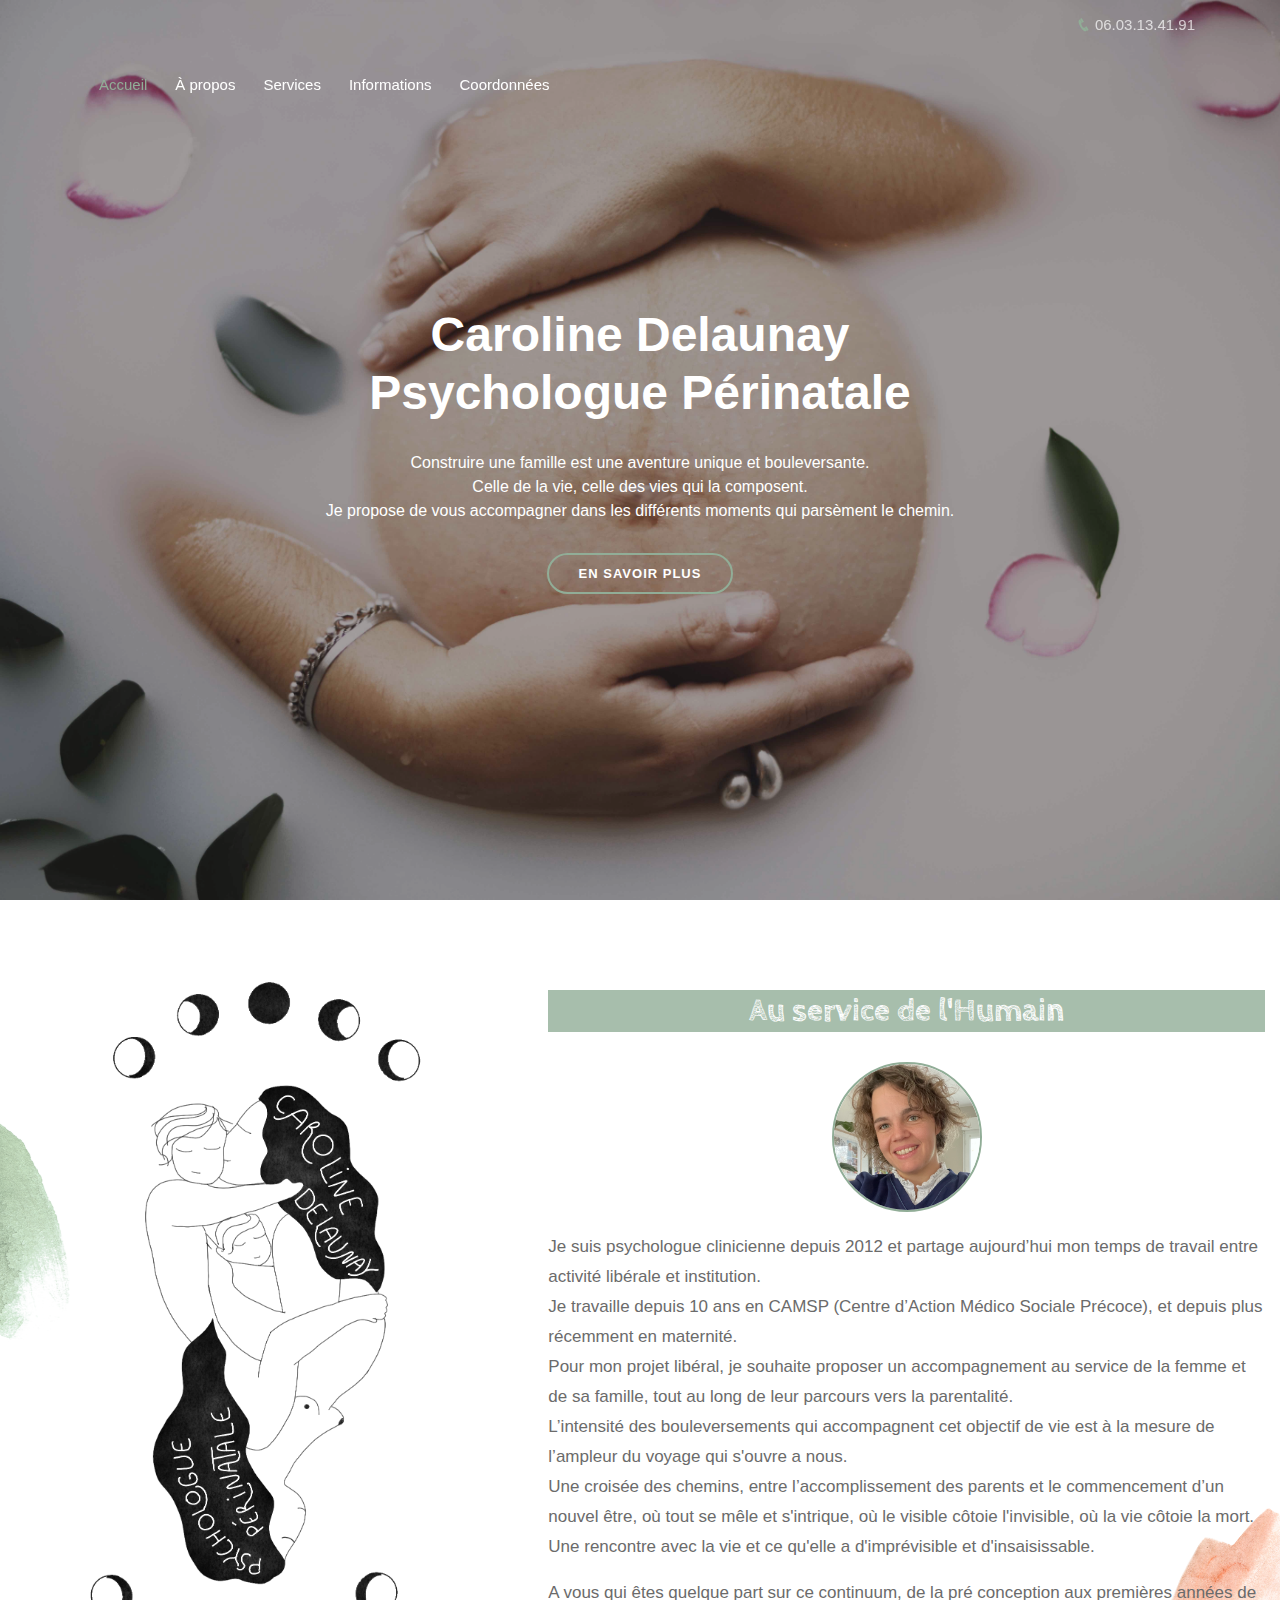
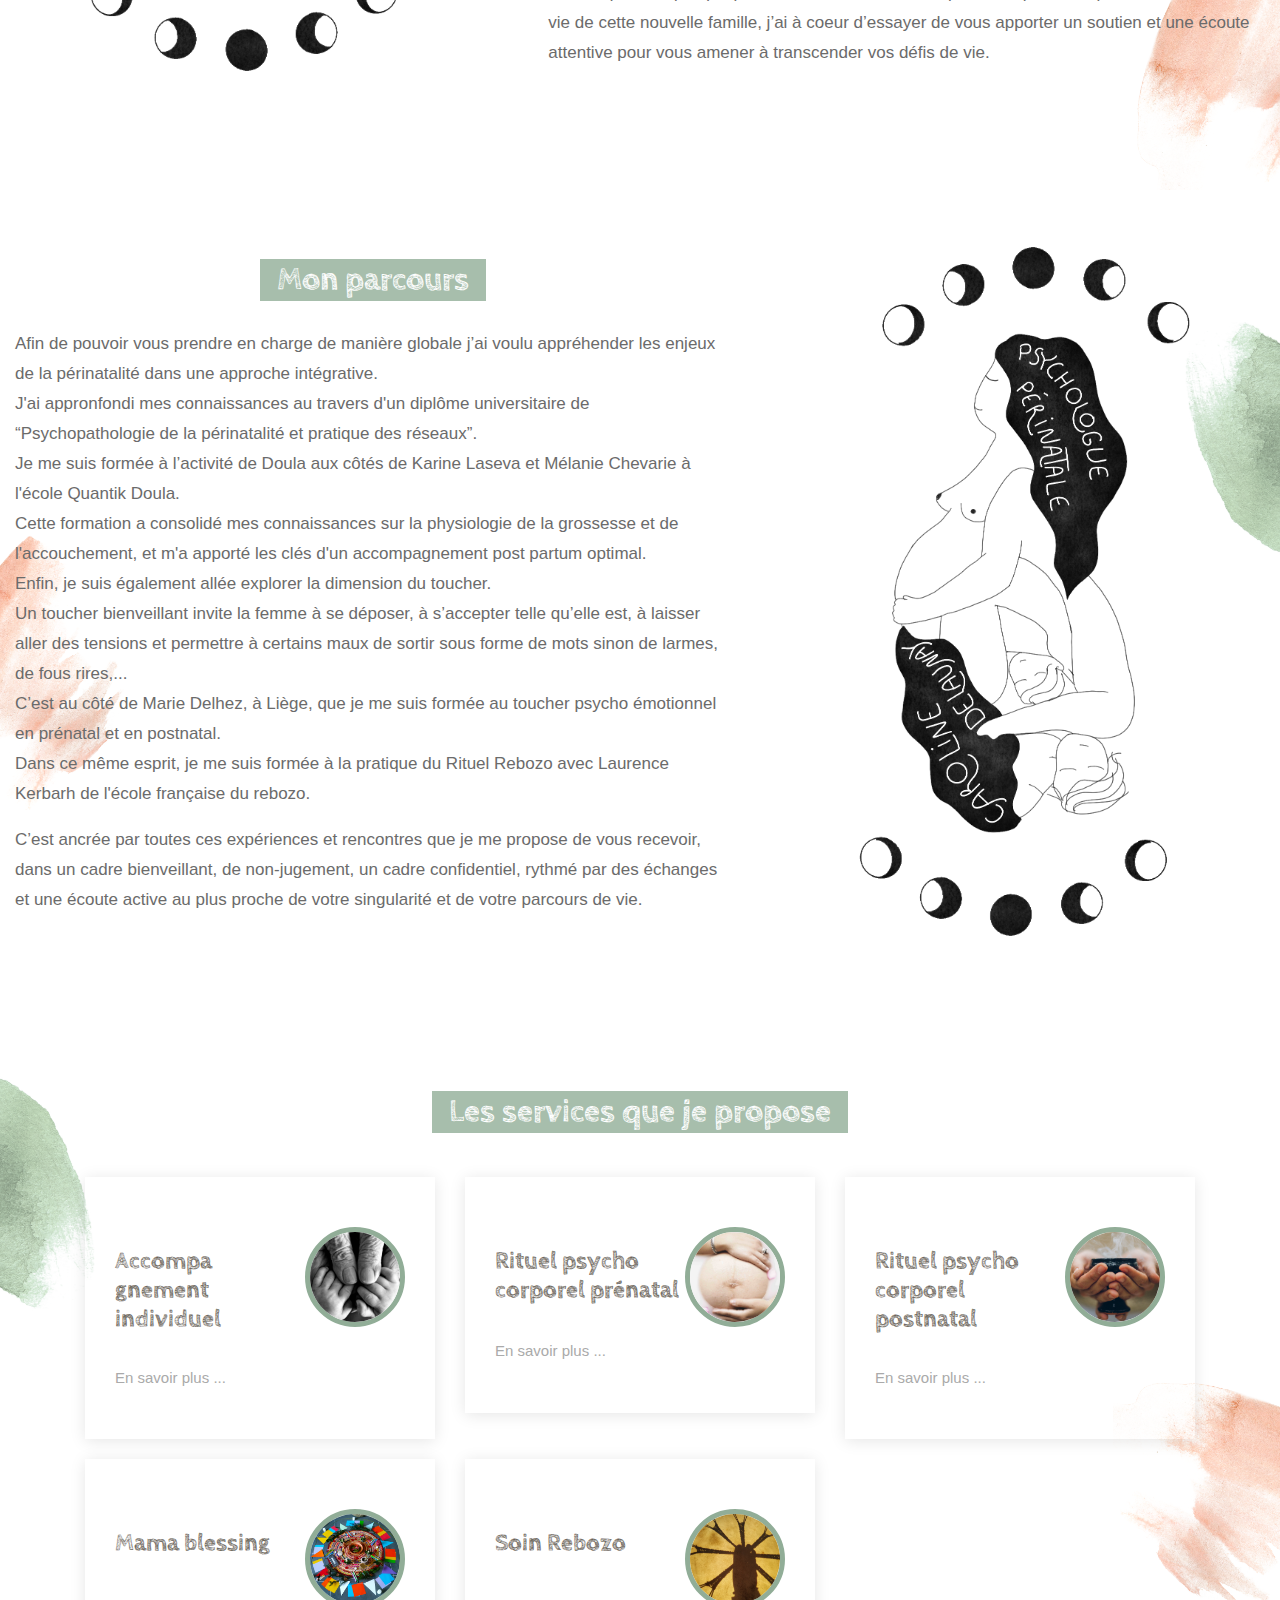
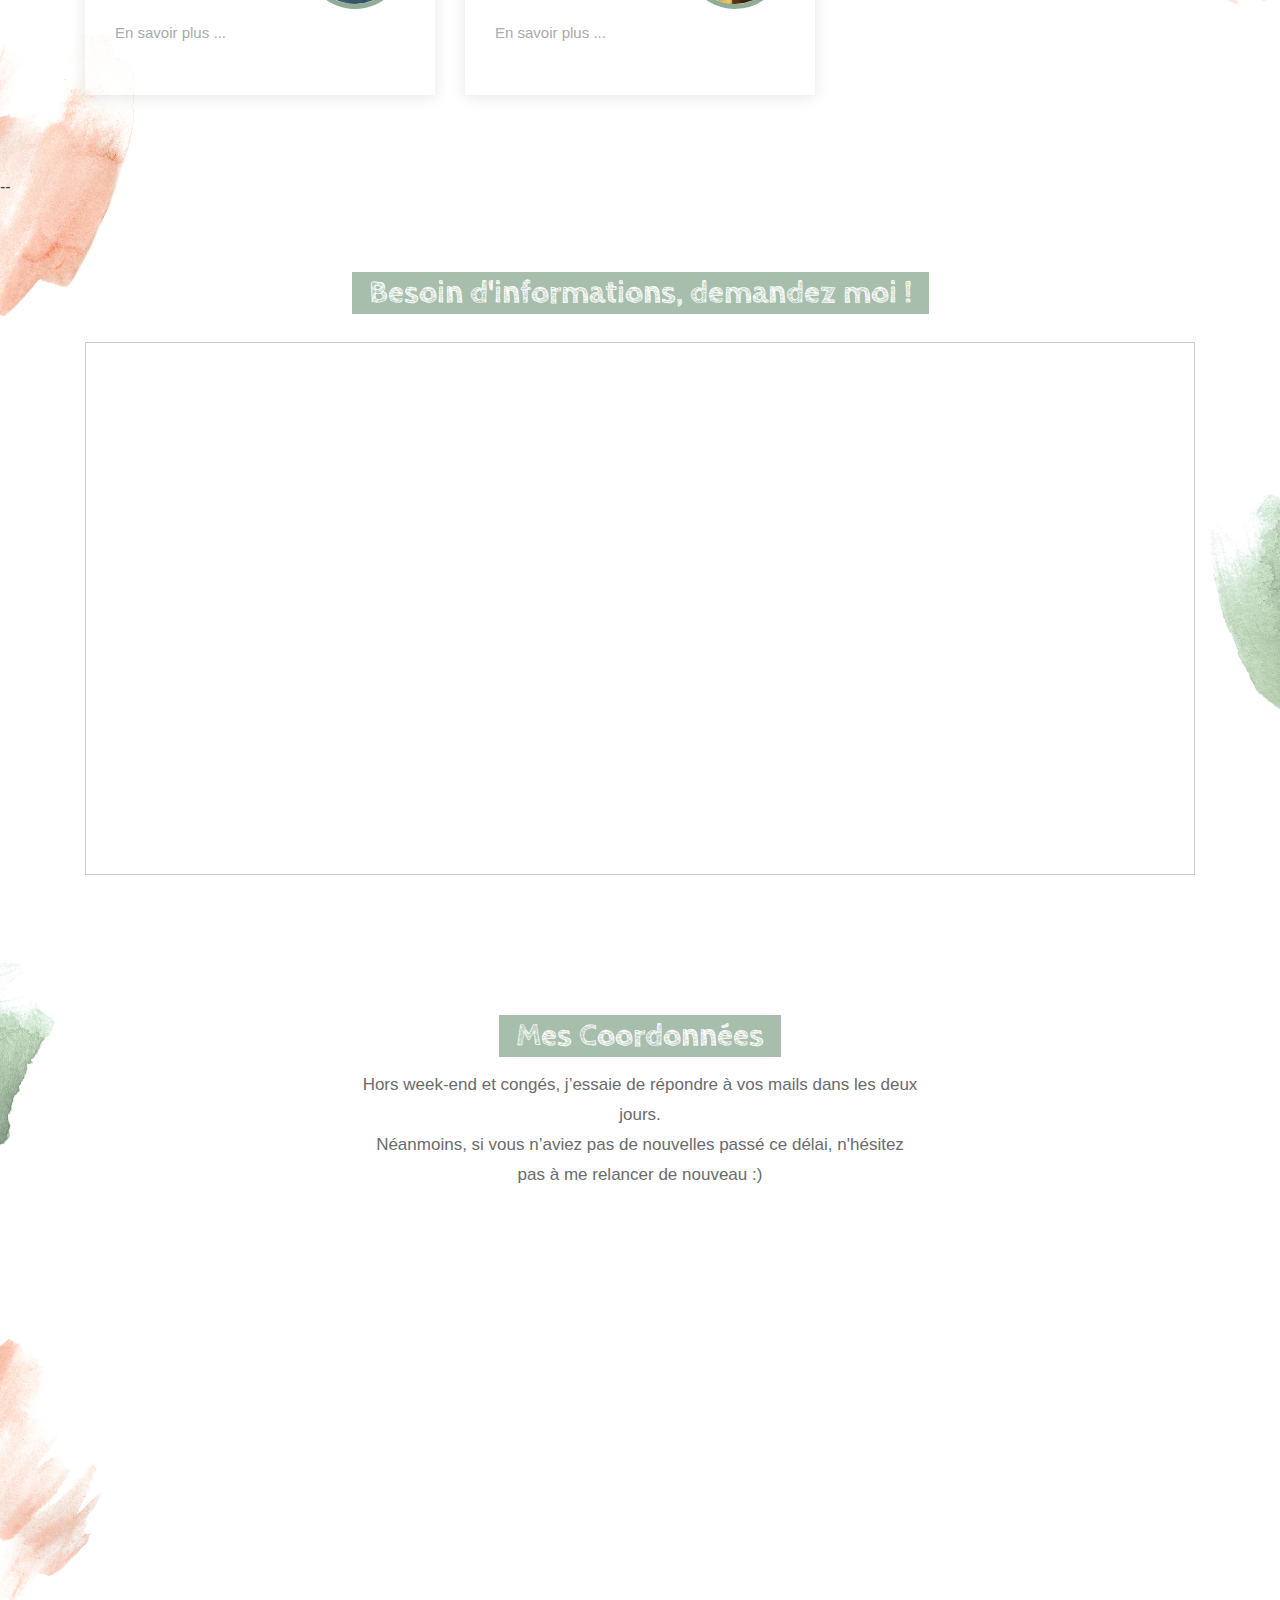
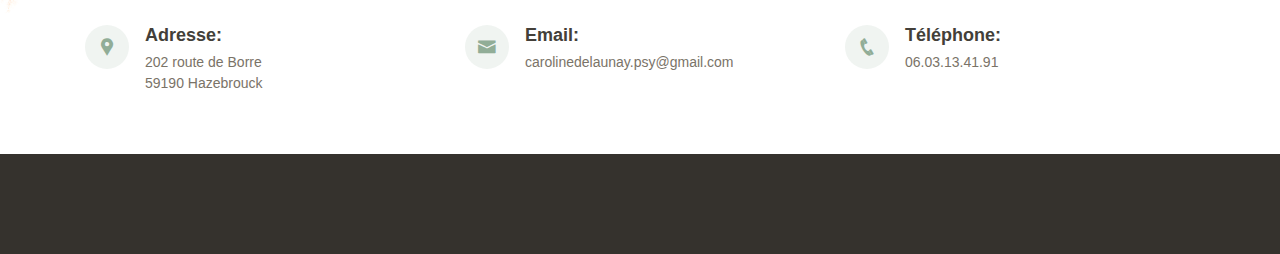
==== index-final.html @ 777d5fe6 "trying about picture" ====
<!DOCTYPE html>
<html lang="en">

<head>
  <meta charset="utf-8">
  <meta content="width=device-width, initial-scale=1.0" name="viewport">

  <title>Caroline Delaunay</title>
  <meta content="Psychologue spécialisée en périnatalité. Désir d'enfant, deuil périnatal, baby blues, inquiétudes envahissantes autour de la grossesse, accouchement ou post partum, vécu d'accouchement douloureux sont tant de raisons qui peuvent nous amener à nous rencontrer." name="description">
  <meta content="psychologue spécialisée en périnatalité. Désir d'enfant, deuil périnatal, baby blues, inquiétudes envahissantes concernant la grossesse, l'accouchement ou le post partum, vécu d'accouchement douloureux" name="keywords">

  <!-- Favicons -->
  <link href="assets/img/Logo-Caro-2.png" rel="icon">
  <link href="assets/img/Logo-Caro-2.png" rel="apple-touch-icon">

  <!-- Google Fonts -->
  <link href="https://fonts.googleapis.com/css?family=Poppins:300,300i,400,400i,600,600i,700,700i|Satisfy|Comic+Neue:300,300i,400,400i,700,700i" rel="stylesheet">
  <link rel="preconnect" href="https://fonts.googleapis.com">
  <link rel="preconnect" href="https://fonts.gstatic.com" crossorigin>
  <link href="https://fonts.googleapis.com/css2?family=Cabin+Sketch&family=Cookie&family=Homemade+Apple&family=Indie+Flower&family=Neucha" rel="stylesheet">
  <link rel="preconnect" href="https://fonts.googleapis.com">
<link rel="preconnect" href="https://fonts.gstatic.com" crossorigin>
<link href="https://fonts.googleapis.com/css2?family=Fredericka+the+Great" rel="stylesheet">
  <!-- Vendor CSS Files -->
  <link href="assets/vendor/bootstrap/css/bootstrap.min.css" rel="stylesheet">
  <link href="assets/vendor/icofont/icofont.min.css" rel="stylesheet">
  <link href="assets/vendor/boxicons/css/boxicons.min.css" rel="stylesheet">
  <link href="assets/vendor/animate.css/animate.min.css" rel="stylesheet">
  <link href="assets/vendor/venobox/venobox.css" rel="stylesheet">
  <link href="assets/vendor/owl.carousel/assets/owl.carousel.min.css" rel="stylesheet">

  <!-- Template Main CSS File -->
  <link href="assets/css/style2.css" rel="stylesheet">

  <!-- =======================================================
  * Template Name: Delicious - v2.2.1
  * Template URL: https://bootstrapmade.com/delicious-free-restaurant-bootstrap-theme/
  * Author: BootstrapMade.com
  * License: https://bootstrapmade.com/license/
  ======================================================== -->
</head>

<body>

  <!-- ======= Top Bar ======= -->
  <section id="topbar" class="d-none d-lg-flex align-items-center fixed-top topbar-transparent">
    <div class="container text-right">
    <!--   <a href="#" class="facebook"><i class="bx bxl-facebook"></i></a>
      <a href="#" class="instagram"><i class="bx bxl-instagram"></i></a>  -->
      <a href="tel:0603134191"><i class="icofont-phone"></i></a> 06.03.13.41.91

    </div>
  </section>

  <!-- ======= Header ======= -->
  <header id="header" class="fixed-top d-flex align-items-center header-transparent">
    <div class="container d-flex align-items-center">

    <!--  <div class="logo mr-auto">
        <a href="index.html"><img src="" alt="" class="img-fluid"> Caroline Delaunay</a>
      </div> -->

      <nav class="nav-menu d-none d-lg-block">
        <ul>
          <li class="active"><a href="index.html">Accueil</a></li>
          <li><a href="#about">À propos</a></li>
          <li><a href="#services">Services</a></li>
  <!--         <li><a href="#specials">Specials</a></li>
          <li><a href="#events">Events</a></li>
          <li><a href="#chefs">Chefs</a></li> -->
          <li><a href="#contact-me">Informations</a></li>
          <li><a href="#contact">Coordonnées</a></li>

  <!--           <li class="book-a-table text-center"><a href="#book-a-table">Book a table</a></li> -->
        </ul>
      </nav><!-- .nav-menu -->

    </div>
  </header><!-- End Header -->

  <!-- ======= Hero Section ======= -->
  <section id="hero">





    <div class="hero-container">
    <!-- =======  <div id="heroCarousel" class="carousel slide carousel-fade" data-ride="carousel">

    <div class="carousel-item active " style="background-image: linear-gradient(
to bottom, transparent, #FFFFFF
),url(assets/img/caro-front-main.jpg);"> -->

            <div class="carousel-item active " style="background-image: url(assets/img/DSC_7070-reduced.jpg);">
              <div class="carousel-container">
                <div class="col">


<div class="content">
                <div class="row justify-content-center animate__animated animate__fadeIn" style="text-align: center;">
                  <h1> Caroline Delaunay<br>Psychologue Périnatale</h1>


                    <p class="animate__animated animate__fadeInUp">Construire une famille est une aventure unique et bouleversante.</br>
        Celle de la vie, celle des vies qui la composent.</br>
        Je propose de vous accompagner dans les différents moments qui parsèment le chemin. </p>
                  </div>
                </div>







                <div class="row justify-content-center">
              <div>
                <a href="#about" class="btn-menu animate__animated animate__fadeInUp scrollto">En savoir plus</a>
              </div>
            </div>
         </div>
         </div>
         </div>
             </div>
  </section><!-- End Hero -->

  <main id="main"  style="background-image: url(assets/img/sitecarobackground.png);background-size: 100%;">

    <!-- ======= About Section ======= -->
    <section id="about" class="about">

      <div class="container-fluid" >

        <div class="row">

          <!-- <div class="col-lg-5 align-items-stretch video-box" style='background-image: url("assets/img/about.jpg");'> -->
          <div class="col-lg-7  d-flex flex-column justify-content-start align-items-stretch my-auto">

            <div class="text-content justify-content-center">
                <div class="section-title">
                <h2> <div class="framed" >Au service de l'<span>Humain</span></div> </h2>
              </div>

              <div class="text-content animate__animated animate__fadeIn">
              <div style="text-align: center; padding-bottom: 20px;">
              <img src="assets/img/about-picture.jpg" alt="" class="img-fluid rounded-circle" style="max-height:150px;  border: 2px solid #91ad97;">
            </div>
              <p >


          Je suis psychologue clinicienne depuis 2012 et partage aujourd’hui mon temps de travail entre activité libérale et institution. <br>
          Je travaille depuis 10 ans en CAMSP (Centre d’Action Médico Sociale Précoce), et depuis plus récemment en maternité.<br>
          Pour mon projet libéral, je souhaite proposer un accompagnement au service de la femme et de sa famille,
tout au long de leur parcours vers la parentalité. <br>
L’intensité des bouleversements qui accompagnent cet objectif de vie est à la mesure de l’ampleur du voyage qui s'ouvre a nous. <br>
Une croisée des chemins, entre l’accomplissement des parents et le commencement d’un nouvel être, où tout se mêle et s'intrique, où le visible côtoie l'invisible, où la vie côtoie la mort. <br>
Une rencontre avec la vie et ce qu'elle a d'imprévisible et d'insaisissable. <br>
</p>
<p>
A vous  qui êtes quelque part sur ce continuum, de la pré conception aux premières années de vie de cette nouvelle famille, j’ai à coeur d’essayer de vous apporter un soutien et une écoute attentive pour vous amener à transcender vos défis de vie. <br>


</p>
            </div>
</div>
          </div>


          <div class="col-lg-5 order-lg-first  my-auto" >
              <img src="assets/img/Logo-Caro" alt="" class="img-fluid caro">
          </div>




        </div>
      </div>
    </section><!-- End About Section -->



    <!-- ======= Services Section ======= -->
    <section id="about" class="about" >

      <div class="container-fluid" >

        <div class="row">
          <!-- <div class="col-lg-5 align-items-stretch video-box" style='background-image: url("assets/img/about.jpg");'> -->



          <div class="col-lg-7 d-flex flex-column justify-content-start align-items-stretch my-auto">

            <div class="text-content">
                <div class="section-title">
                <h2><span class="framed" >Mon <span> parcours</span> </h2>
                </div>
                <div class="text-content">
                <p >

                  Afin de pouvoir vous prendre en charge de manière globale j’ai voulu appréhender les enjeux de la périnatalité dans une approche intégrative. <br>
                  J'ai appronfondi mes connaissances au travers d'un diplôme universitaire de “Psychopathologie de la périnatalité et pratique des réseaux”. <br>
                  Je me suis formée à l’activité de Doula aux côtés de Karine Laseva et Mélanie Chevarie à l'école Quantik Doula.  <br>
                  Cette formation a consolidé mes connaissances sur la physiologie de la grossesse et de l'accouchement, et m'a apporté les clés d'un accompagnement post partum optimal. <br>
                  Enfin, je suis également allée explorer la dimension du toucher. <br>
                  Un toucher bienveillant invite la femme à se déposer, à s’accepter telle qu’elle est, à laisser aller des tensions et permettre à certains maux de sortir sous forme de mots sinon de larmes, de fous rires,... <br>
                  C’est au côté de Marie Delhez, à Liège, que je me suis formée au toucher psycho émotionnel en prénatal et en postnatal. <br>
                  Dans ce même esprit, je me suis formée à la pratique du Rituel Rebozo avec Laurence Kerbarh de l'école française du rebozo. <br>
                    </p>

                  <p >
                  C’est ancrée par toutes ces expériences et rencontres que je me propose de vous recevoir, dans un cadre bienveillant, de non-jugement, un cadre confidentiel, rythmé par des échanges et une écoute active au plus proche de votre singularité et de votre parcours de vie.
                  </p>


</div>
            </div>

          </div>

          <div class="col-lg-5 my-auto" >
              <img src="assets/img/Logo-Caro-Horizontal.png" alt="" class="img-fluid caro" >
          </div>

        </div>
      </div>
    </section><!-- End About Section -->

    <!-- ======= Whu Us Section ======= -->
     <section id="services" class="why-us">
      <div class="container">

        <div class="section-title">
          <h2><span class="framed" >Les <span>services</span> que je propose</span></h2>
        </div>
        <div class="text-content">
        <p>
        </p></div>
        <div class="row">
          <div class="col-lg-4">
            <div class="box" data-toggle="modal" data-target="#individuel">
                <div  lang="de" class="d-flex justify-content-between" style:"word-break: break-word; -webkit-hyphens: auto;
  -moz-hyphens: auto;
  -ms-hyphens: auto;
  hyphens: auto;" >
                  <h4 >Accompa<wbr>gnement individuel</h4>
              <img src="assets/img/crop-seance-individuel-reduced.jpg" alt="" class="img-fluid rounded-circle" style="max-height:100px;  border: 5px solid #91ad97;">

            </div>
            <p style="padding-top:13px">En savoir plus ... </p>
            </div>
          </div>


          <div class="col-lg-4">
            <div class="box" data-toggle="modal" data-target="#prenatal">
                <div class="d-flex justify-content-between" >
                  <h4>Rituel psycho corporel prénatal</h4>
            <img src="assets/img/crop-prenatal-2.jpg" alt="" class="img-fluid rounded-circle" style="max-height:100px;  border: 5px solid #91ad97;">

             </div>
          <p style="padding-top:13px">En savoir plus ... </p>
          </div>
          </div>

          <div class="col-lg-4">
           <div class="box" data-toggle="modal" data-target="#postnatal">
               <div class="d-flex justify-content-between" >
               <h4>Rituel psycho corporel postnatal</h4>
             <img src="assets/img/crop-postnatal-3.jpeg" alt="" class="img-fluid rounded-circle" style="max-height:100px;  border: 5px solid #91ad97;">

            </div>
         <p style="padding-top:13px">En savoir plus ... </p>
       </div>
         </div>

         <div class="col-lg-4">
           <div class="box" data-toggle="modal" data-target="#mama">
               <div class="d-flex justify-content-between" >
               <h4>Mama blessing</h4>
             <img src="assets/img/crop-mama-2.jpg" alt="" class="img-fluid rounded-circle" style="max-height:100px;  border: 5px solid #91ad97;">

           </div>
         <p style="padding-top:13px">En savoir plus ... </p>
           </div>
         </div>

          <div class="col-lg-4">
            <div class="box" data-toggle="modal" data-target="#rebozo">
              <div class="d-flex justify-content-between" >
                <h4>Soin Rebozo</h4>
              <img src="assets/img/crop-rebozo.jpeg" alt="" class="img-fluid rounded-circle" style="max-height:100px;  border: 5px solid #91ad97;">

           </div>
          <p style="padding-top:13px">En savoir plus ... </p>
        </div>
          </div>





          <!--  <div class="col-lg-4">
            <div class="box" data-toggle="modal" data-target="#bercements">
                <div class="d-flex justify-content-between" >
              <h4>Rituel postnatal: bercements et resserrages</h4>
              <img src="assets/img/crop-resserage-black-and-white.jpg" alt="" class="img-fluid rounded-circle" style="max-height:100px;  border: 5px solid #91ad97;">

           </div>
            <p style="padding-top:13px">En savoir plus ... </p>
          </div>
          </div> -->







</div>

        <div class="modal fade" id="individuel" tabindex="-1" role="dialog" aria-labelledby="exampleModalLabel" aria-hidden="true">
          <div class="modal-dialog modal-xl" role="document">
            <div class="modal-content" >
              <div class="modal-header border-0">
                <div class="col">
                <div class="row">
                <button type="button" class="close" data-dismiss="modal" aria-label="Close">
                  <span aria-hidden="true">&times;</span>
                </button>
              </div>
                    <div class="service-title row">
                  <h1 class="modal-title animate__animated animate__fadeIn"><span>Accompagnement</span> individuel</h1>
                  </div>
                </div>
              </div>
              <div class="modal-body animate__animated animate__fadeIn" style="background-image: url(assets/img/sitecarobackground.png);background-size: 100%;">

              <div class="text-content">
              <p>
                Devenir parents est un projet qui nous engage pour toute la vie.<br>
              Un parcours souvent rempli de joie mais aussi parfois semé d'embûches…<br>
Nous pouvons nous rencontrer à différents moments de votre parcours.<br>
</p>
<h4><span class="framed" >Une grossesse qui ne démarre pas</span></h4>
<p>
Il se peut que ce soit au moment où votre parentalité n’est encore qu’un projet, ou parce que justement vous rencontrez des difficultés dans la concrétisation de ce projet.<br>
</p>
<h4><span class="framed" >Deuil périnatal</span></h4>
<p>
Cela peut aussi arriver à la suite d’un deuil périnatal.<br>
Que vous perdiez votre enfant en début de grossesse, en fin de grossesse ou peu de temps après la naissance, sachez qu’il n’y a pas de petits deuils, n'écoutez que vous et venez pousser ma porte si vous en ressentez le besoin.<br>
</p>
<h4><span class="framed" >Bouleversement psychique</span></h4>
<p>
Parfois c’est durant la grossesse que beaucoup de choses se bousculent dans l’esprit.<br>
C’est un état connu pour venir amincir le voile entre le visible et l’invisible, le conscient et l’inconscient.<br>
Cela va immanquablement faire resurgir des éléments de l’histoire personnelle de la future maman.<br>
Bien que cela soit un processus tout à fait normal, il peut parfois être inquiétant ou difficile à vivre.<br>
Entamer une thérapie en cours de grossesse peut ainsi aider à être plus sereine.</p>
</p>
<h4><span class="framed" >Post partum</span></h4>
<p>
La grossesse peut aussi être un bon moment pour venir échanger autour du postpartum.<br>
C’est l’occasion de venir penser les choses de manière plus psychique que matérielle quant à l'arrivée de ce nouveau membre de la famille.<br>
</p>
<h4><span class="framed" >Vécu accouchement traumatique</span></h4>
<p>
La grossesse passée, il arrive que votre vécu de ce moment soit douloureux voire traumatique. <br>
Cela devient alors difficile de le dépasser, de penser à autre chose. <br>
Parfois même on peut en vouloir à son bébé tout en l’aimant tellement.<br>
</p>
<h4><span class="framed" >Parentalité</span></h4>
<p>
Enfin, sur un deuxième axe, dans le continuum de la grossesse et de la naissance, je peux vous accompagner autour de votre parentalité, quelque soit l’âge de votre/vos enfant.s.<br>
Toujours dans le respect et la bienveillance, je me tiens à vos côtés pour comprendre les mécanismes qui se rejouent. <br>
Pour panser les blessures qui se réactivent et donnent lieu à des réponses réflexes.<br>
Pour dénouer les nœuds de vos interrogations.<br>
Ensemble, avançons vers une parentalité créative, bienveillante, une parentalité en conscience.</p>
</p>
<h4><span class="framed" >Doula</span></h4>
<p>
Ma formation de Doula, m’amène à pouvoir proposer aux couples, aux mères qui le souhaitent, un accompagnement sur le plan émotionnel, informationnel et pratique.<br>
Alors n’hésitez pas si vous avez des demandes à ce sujet, je me ferais un plaisir d’en échanger avec vous.</p>



</div>
<br>
<hr>

              <!--   <div class="service-title"><h1><span>Tarifs</span></h1></div> -->
                <div class="text-content-plus">
                  <br>
              <h4><span class="framed" >Tarifs</span></h4>
              <li>  <span class="highlighted">Cabinet:</span> 55 euros<br>
              <li> <span class="highlighted">Domicile:</span> peut être envisagé selon le contexte, dans le postnatal immédiat ou lors d’une grossesse alitée. A échanger ensemble<br>

              <!--   <ul>
              <li>  Formule de <span class="highlighted">3 séances à domicile:</span> 200 euros<br>
              <li>  Formule de <span class="highlighted">5 séances à domicile:</span> 300 euros<br>
                </ul>
                Les Formules vous permettent de bénéficier d’un prix réduit, c’est une excellente idée de cadeau de naissance que vous pouvez suggérer à votre entourage. -->

</div>

              </div>
              <div class="modal-footer border-0">
                <button type="button" class="btn btn-secondary mr-auto" style:"color: #a7beac;" data-dismiss="modal">Fermer</button>
              </div>
            </div>
          </div>
        </div>



        <div class="modal fade" id="rebozo" tabindex="-1" role="dialog" aria-labelledby="exampleModalLabel" aria-hidden="true">
          <div class="modal-dialog modal-xl" role="document">
            <div class="modal-content">
              <div class="modal-header border-0">
                <div class="col">
                <div class="row">
                  <button type="button" class="close" data-dismiss="modal" aria-label="Close">
                    <span aria-hidden="true">&times;</span>
                  </button>
                </div>
                <div class="service-title">
                <h1 class="modal-title animate__animated animate__fadeIn">Soin <span>rebozo</span></h1></div>

              </div>
              </div>

              <div class="service-container">
                <img src="assets/img/IMG-20220613-WA0019copy.jpg" class="service-img" />
              </div>

              <div class="modal-body animate__animated animate__fadeIn" style="background-image: url(assets/img/sitecarobackground.png);background-size: 100%;">
              <div class="text-content">
              <p>
<p>
Un soin avant tout féminin: donné par deux femmes pour une femme qui s’inspire des traditions Mexicaines.<br>
Je travaille avec des partenaires sage-femmes avec qui j'ai pu partagé le vécu de la formation. <br>
Notre connexion, notre amité, notre sensibilité nous permet d'être au diapason pour vous offrir ce soin.<br>
</p>
<p>
Ce soin qui s’adresse aux mères et futures mères, mais aussi à toutes celles qui traversent une étape, une épreuve ou un changement dans leur vie de femme.<br>
(premières menstruations, séparation douloureuse, changement professionnelle, ménopause,...)<br>
La chaleur et la lenteur de ce moment invite la femme à venir se reconnecter à son corps à l’aide d’un toucher bienveillant et respectueux.<br>
En amont, nous vous demanderons de réfléchir à l’intention que vous voulez mettre dans ce soin, l’état d’esprit avec lequel vous venez vivre ce soin.<br>
Le fait de penser cette intention, la mettre en mots, avec notre soutien au besoin, nous permet d’être au plus proche de l’état dans lequel vous vous trouvez et de vous accompagner de la manière la plus juste possible.<br>
</p>
<p>
Le rituel comporte 5 temps et a une durée totale d’environ 2h30
<ul>
<li> Un temps d’accueil avec le partage de votre intention </li>
<li> Un massage (à l’huile) à quatre mains, favorisant un relâchement profond</li>
<li> Un hammam pour libérer les toxines et se retrouver en tête à tête avec soi même</li>
<li> Un temps de sudation sous couvertures</li>
<li> Un resserrage du corps avec le rebozo en sept points clés du corps (tête, épaules, ventre, bassin, cuisses, genoux, pieds)</li>
</ul>

Durant tout le rituel, une tisane aux plantes vous sera proposée. Confectionnée par nos soins, elle est à base de cannelle, romarin, piment et miel. Elle participe à la montée en chaleur du corps.
</p>
N’hésitez plus, faites vous offrir ou offrez vous ce cadeau inestimable que constitue le soin rebozo. Venez ritualiser la fermeture de quelque chose d’ancien pour vous ouvrir à la suite.


</div>
<br>
                <hr>
                <div class="text-content-plus">
                  <br>
              <h4><span class="framed" >Tarif</span></h4>
              <li> 250 euros

            </div>
              </div>
              <div class="modal-footer border-0">
                <button type="button" class="btn btn-secondary mr-auto" data-dismiss="modal">Fermer</button>
              </div>
            </div>
          </div>
        </div>

        <div class="modal fade" id="prenatal" tabindex="-1" role="dialog" aria-labelledby="exampleModalLabel" aria-hidden="true">
          <div class="modal-dialog modal-xl" role="document">
            <div class="modal-content">
              <div class="modal-header border-0">
                <div class="col">
                <div class="row">
                  <button type="button" class="close" data-dismiss="modal" aria-label="Close">
                    <span aria-hidden="true">&times;</span>
                  </button>
                </div>
                <div class="service-title">
                <h1 class="modal-title animate__animated animate__fadeIn">Rituels psycho corporels <span>prénatal</span></h1></div>
              </div>
              </div>
              <div class="service-container">
                <img src="assets/img/DSC_7065-reduced.jpg" class="service-img" />
              </div>
              <div class="modal-body animate__animated animate__fadeIn" style="background-image: url(assets/img/sitecarobackground.png);background-size: 100%;">

                <div class="text-content">


            <p>
              Allongée sur le côté, vous recevrez un massage à l’huile dans une position confortable presque régressive.<br>
La position sur le côté, quasi foetale, vous amène à vous sentir en sécurité, dans votre bulle.<br>
L’enchaînement consiste en des mouvements doux et enveloppants qui apportent une détente du corps ainsi qu’un sentiment puissant de beauté, de bien être.<br>
Ce soin peut aider la future maman à apprivoiser les modifications corporelles et psychologiques de la grossesse en lui assurant une atmosphère de douceur et d’écoute.<br>
Entre les mains bienveillantes et non jugeantes du masseur beaucoup de femmes se sentent alors comme elles sont vraiment, si belles.<br>


Offrez vous ce bain d'ocytocine, hormone de la tendresse, de l’amour et du bien-être, qui va venir faire bourgeonner votre utérus de capteurs d'ocytocine!<br>
Merveilleux préambule pour un utérus efficace lors des contractions.<br>
</p>
              De manière générale, ce soin, comme tous les autres, peut convenir à tout âge de la vie d’une femme. Avant, pendant ou bien après une grossesse.

              </div>
<br>
                <hr>

              <div class="text-content-plus">
                <br>
            <h4><span class="framed" >Tarif</span></h4>
            <li> 80 euros (durée 1h30) <br>

            </div>
              </div>
              <div class="modal-footer border-0">
                <button type="button" class="btn btn-secondary mr-auto" data-dismiss="modal">Fermer</button>
              </div>
            </div>
          </div>
        </div>


        <div class="modal fade" id="mama" tabindex="-1" role="dialog" aria-labelledby="exampleModalLabel" aria-hidden="true">
          <div class="modal-dialog modal-xl" role="document">
            <div class="modal-content">
              <div class="modal-header border-0" >
                <div class="col">
                <div class="row">
                  <button type="button" class="close" data-dismiss="modal" aria-label="Close">
                    <span aria-hidden="true">&times;</span>
                  </button>
                </div>
                <div class="service-title">
                <h1 class="modal-title animate__animated animate__fadeIn"><span>Mama</span> blessing</h1></div>

              </div>
            </div>
            <div class="service-container">
              <img src="assets/img/IMG_20211204_210913copy.jpg" class="service-img" />
            </div>
            <div class="modal-body animate__animated animate__fadeIn" style="background-image: url(assets/img/sitecarobackground.png);background-size: 100%;">

        <div class="text-content">
              <p>
              Le Mama blessing, aussi appelé blessingway, est un rituel de célébration de la nouvelle mère.<br>
              C’est un rituel qui donne du sens à la grossesse et à l’acte de donner la vie. <br>
              Il a pour but de venir envelopper la future mère dans un nuage de douceur, d’amour et de bienveillance en amenant de la sacralité à cette merveilleuse aventure de vie. <br>
              Entourée de personnes chères à son coeur la femme enceinte va se laisser porter par la douce énergie du groupe. <br>
        </p>
        <p>
              Selon ses envies, les participantes pourront:
        <ul>
        <li> lui masser les pieds, la tête, le visage, les mains, le dos… </li>
        <li> lui coiffer les cheveux d'une manière particulière </li>
        <li> réaliser une couronne de fleurs </li>
        <li> la bercer, prendre soin d'elle, lui dire des mots doux </li>
        <li> lui dessiner sur le ventre </li>
        <li> lui fabriquer un collier d'accouchement </li>
        <li> chanter, danser, méditer, faire des voeux... </li>
        <li> mais aussi manger, boire du thé, partager des histoires… </li>
        </ul>
        Un moulage du ventre peut aussi être proposé, moyennant un forfait supplémentaire pour le matériel. <br>
        </p>

        <p>
        Ce rituel a généralement lieu entre le 7e et le 8e mois de grossesse.<br>
        Il peut être sollicité par une amie ou la famille de la future mère mais aussi et surtout par la mère elle-même.<br>
        Il est tout à fait judicieux que cette dernière soit impliquée dans la création de la liste d’invités, même si le contenu de la cérémonie peut rester “secret”.<br>
        Vous n’aurez qu’à me confier les numéros/adresse mail de vos invitées, je me charge de les inviter, les informer, les solliciter au besoin. <br>
        (Un maximum de 8 invitées semble pertinent pour que l’ambiance reste intimiste)<br>
        Comptez environ 4 heures de cérémonie (préparation et rangement inclus).<br>
        </p>

        <p>
        Au milieu des semaines qui défilent, de la gestion éventuellement des aînés, ce temps est une réelle invitation à ralentir et à lâcher prise.<br>
        Les activités proposées tournent autour du bien être, du partage, de la préparation du post-partum le tout dans une grande convivialité!<br>
        </p>

        <p>
        Faites vous offrir (ou partager le coût entre les participantes) cette magnifique célébration pour vous honorer dans votre passage de nouvelle mère.<br>
        Venez puiser votre puissance et votre force dans l’énergie des femmes qui vous entoureront ce jour-là.<br>
        Venez ressentir la puissante vibration d’amour qu’il y règne… <br>
        Et n’oubliez pas qu'un Mama blessing est aussi l’occasion de fédérer “le village” qui vous entourera durant votre post partum.<br>
        </p>

        </div>
        <br>

                <hr>
                <div class="text-content-plus">
                  <br>
                <h4><span class="framed" >Tarifs</span></h4>
                <li><span class="highlighted">Célébration</span> de votre Mama Blessing: 200 euros<br>
                <li><span class="highlighted">Moulage</span> du ventre au plâtre: 30 euros

              </div>
              </div>
              <div class="modal-footer border-0">
                <button type="button" class="btn btn-secondary mr-auto" data-dismiss="modal">Fermer</button>
              </div>
            </div>
          </div>
        </div>




        <div class="modal fade" id="postnatal" tabindex="-1" role="dialog" aria-labelledby="exampleModalLabel" aria-hidden="true">
          <div class="modal-dialog modal-xl" role="document">
            <div class="modal-content">
              <div class="modal-header border-0">
                <div class="col">
                <div class="row">
                  <button type="button" class="close" data-dismiss="modal" aria-label="Close">
                    <span aria-hidden="true">&times;</span>
                  </button>
                </div>
                <div class="service-title">
                <h1 class="modal-title animate__animated animate__fadeIn">Rituels psycho corporels <span>postnatal</span></h1></div>
              </div>
              </div>
              <div class="service-container">
                <img src="assets/img/IMG_20220529_101036copy.jpg" class="service-img" />
              </div>
              <div class="modal-body animate__animated animate__fadeIn" style="background-image: url(assets/img/sitecarobackground.png);background-size: 100%;">

                <div class="text-content">

              <p>
                Les soins postnataux offrent un temps de calme, de sérénité, loin de ce nouveau rythme de vie, souvent épuisant. <br>
  C’est aussi une manière de se réapproprier ce nouveau corps qui a vu grandir un petit être en son sein et qui l’a mis au monde. <br>
  Ce soin permet donc de ralentir, de se recentrer sur soi à un moment où le temps défile. <br>
  </p>

    <p>
  Le premier soin que je propose s'effectue autour d'un massage. <br>
  Comme durant la période prénatale, allongée sur le côté, vous recevrez ce massage à l’huile dans une position confortable presque régressive. <br>
  Une position qui vous amène à vous sentir en sécurité dans un corps que vous ne reconnaissez peut-être pas encore, un corps que vous ne voulez pas exhiber. <br>
  Il est alors confortable d'être recroquevillée autour d'un coussin pour recevoir ce toucher. <br>
  L’enchaînement consiste en des mouvements doux et enveloppants qui apportent une détente du corps ainsi qu’un sentiment puissant de beauté, de bien être. <br>
            </p>

              </div>
<br>
                <hr>

              <div class="text-content-plus">
                <br>

            <h4><span class="framed" >Tarifs</span></h4>
            <li> <span class="highlighted">80 euros:</span> soin de 1h30  <br>

<li><span class="highlighted">110 euros:</span> soin de 2h (avec un resserrage du bassin avant le massage et un temps de débrifing, tirage d'oracles à l'issue du massage).

            </div>
<br>
              <hr>
<br>
              <div class="text-content">

              <p>
                Le deuxième soin postnatal que je propose est un soin de resserrages et de bercements. <br>
                Allongée au sol, sur des matelas, laissez vous porter par les tissus, observez votre corps s'adapter aux serrages des tissus et ressentez la place qu'il reprend lorsqu'on lui offre de s'épanouir de nouveau. <br>
                En effet, le desserrage des tissus est tout autant une expérience que le serrage. <br>
                Ce soin peut se recevoir en legging tee shirt et permet une intimité totale pour vous qui en aurez peut être besoin.</p>

              </div>
<br>
<hr>
              <div class="text-content-plus">
                <br>
              <h4><span class="framed" >Tarif</span></h4>

            <li>  <span class="highlighted">80 euros:</span> soin de 1h30 <br>

            </div>


              </div>
              <div class="modal-footer border-0">
                <button type="button" class="btn btn-secondary mr-auto" data-dismiss="modal">Fermer</button>
              </div>
            </div>
          </div>
        </div>


        <div class="modal fade" id="bercements" tabindex="-1" role="dialog" aria-labelledby="exampleModalLabel" aria-hidden="true">
          <div class="modal-dialog modal-xl" role="document">
            <div class="modal-content">
              <div class="modal-header border-0">
                <div class="service-title">
                <h1 class="modal-title">Bercements</h1></div>
                <button type="button" class="close" data-dismiss="modal" aria-label="Close">
                  <span aria-hidden="true">&times;</span>
                </button>
              </div>
              <div class="modal-body">

                Ce rituel psycho-corporel utilise de grands tissus et est inspiré de diverses techniques dont le soin rebozo et le bercement.
Par le biais des bercements mais aussi du resserrage, tout autant que du relâchement, je vous invite à vous laisser aller, à vous détendre et vous laisser porter et bercer.
Ce soin permet un recentrage sur soi-même, il amène à un lâcher prise et donc un état de détente profond.
Après ces 9 mois de grossesse et les premières semaines de maternité, il est essentiel de pouvoir prendre un temps pour soi et se reconnecter à soi même.


Notez que ce soin peut se pratiquer, au besoin, sur le corps habillé.
​
Ce soin, comme tous les autres, même s’il a été pensé pour la période du postnatal, peut convenir à tout âge de la vie d’une femme.

                <hr>



              <div class="modal-footer border-0">
                <button type="button" class="btn btn-secondary" data-dismiss="modal">Fermer</button>
              </div>
            </div>
          </div>
        </div>
      </div>








      </div>
    </section>
    <!-- End Whu Us Section --> --

    <!-- ======= Menu Section ======= -->

    <!-- ======= Specials Section ======= -->


    <!-- End Specials Section -->

    <!-- ======= Events Section ======= -->
<!--     <section id="events" class="events">
      <div class="container">

        <div class="section-title">
          <h2>Organize Your <span>Events</span> in our Restaurant</h2>
        </div>

        <div class="owl-carousel events-carousel">

          <div class="row event-item">
            <div class="col-lg-6">
              <img src="assets/img/event-birthday.jpg" class="img-fluid" alt="">
            </div>
            <div class="col-lg-6 pt-4 pt-lg-0 content">
              <h3>Birthday Parties</h3>
              <div class="price">
                <p><span>$189</span></p>
              </div>
              <p class="font-italic">
                Lorem ipsum dolor sit amet, consectetur adipiscing elit, sed do eiusmod tempor incididunt ut labore et dolore
                magna aliqua.
              </p>
              <ul>
                <li><i class="icofont-check-circled"></i> Ullamco laboris nisi ut aliquip ex ea commodo consequat.</li>
                <li><i class="icofont-check-circled"></i> Duis aute irure dolor in reprehenderit in voluptate velit.</li>
                <li><i class="icofont-check-circled"></i> Ullamco laboris nisi ut aliquip ex ea commodo consequat.</li>
              </ul>
              <p>
                Ullamco laboris nisi ut aliquip ex ea commodo consequat. Duis aute irure dolor in reprehenderit in voluptate
                velit esse cillum dolore eu fugiat nulla pariatur
              </p>
            </div>
          </div>

          <div class="row event-item">
            <div class="col-lg-6">
              <img src="assets/img/event-private.jpg" class="img-fluid" alt="">
            </div>
            <div class="col-lg-6 pt-4 pt-lg-0 content">
              <h3>Private Parties</h3>
              <div class="price">
                <p><span>$290</span></p>
              </div>
              <p class="font-italic">
                Lorem ipsum dolor sit amet, consectetur adipiscing elit, sed do eiusmod tempor incididunt ut labore et dolore
                magna aliqua.
              </p>
              <ul>
                <li><i class="icofont-check-circled"></i> Ullamco laboris nisi ut aliquip ex ea commodo consequat.</li>
                <li><i class="icofont-check-circled"></i> Duis aute irure dolor in reprehenderit in voluptate velit.</li>
                <li><i class="icofont-check-circled"></i> Ullamco laboris nisi ut aliquip ex ea commodo consequat.</li>
              </ul>
              <p>
                Ullamco laboris nisi ut aliquip ex ea commodo consequat. Duis aute irure dolor in reprehenderit in voluptate
                velit esse cillum dolore eu fugiat nulla pariatur
              </p>
            </div>
          </div>

          <div class="row event-item">
            <div class="col-lg-6">
              <img src="assets/img/event-custom.jpg" class="img-fluid" alt="">
            </div>
            <div class="col-lg-6 pt-4 pt-lg-0 content">
              <h3>Custom Parties</h3>
              <div class="price">
                <p><span>$99</span></p>
              </div>
              <p class="font-italic">
                Lorem ipsum dolor sit amet, consectetur adipiscing elit, sed do eiusmod tempor incididunt ut labore et dolore
                magna aliqua.
              </p>
              <ul>
                <li><i class="icofont-check-circled"></i> Ullamco laboris nisi ut aliquip ex ea commodo consequat.</li>
                <li><i class="icofont-check-circled"></i> Duis aute irure dolor in reprehenderit in voluptate velit.</li>
                <li><i class="icofont-check-circled"></i> Ullamco laboris nisi ut aliquip ex ea commodo consequat.</li>
              </ul>
              <p>
                Ullamco laboris nisi ut aliquip ex ea commodo consequat. Duis aute irure dolor in reprehenderit in voluptate
                velit esse cillum dolore eu fugiat nulla pariatur
              </p>
            </div>
          </div>

        </div>

      </div>
    </section> --><!-- End Events Section -->

    <!-- ======= Book A Table Section ======= -->
    <section id="contact-me" class="book-a-table">
      <div class="container">

      <div class="section-title">
        <h2><span class="framed" >Besoin d'<span>informations</span>, demandez moi !</span></h2>

      </div>
<iframe class="airtable-embed" src="https://airtable.com/embed/shrHRFSCR2mjjUwty?backgroundColor=orange" frameborder="0" onmousewheel="" width="100%" height="533" style="background: transparent; border: 1px solid #ccc;"></iframe>


<!--        <form action="forms/book-a-table.php" method="post" role="form" class="php-email-form">
          <div class="form-row">
            <div class="col-lg-4 col-md-6 form-group">
              <input type="text" name="name" class="form-control" id="name" placeholder="Your Name" data-rule="minlen:4" data-msg="Please enter at least 4 chars">
              <div class="validate"></div>
            </div>
            <div class="col-lg-4 col-md-6 form-group">
              <input type="email" class="form-control" name="email" id="email" placeholder="Your Email" data-rule="email" data-msg="Please enter a valid email">
              <div class="validate"></div>
            </div>
            <div class="col-lg-4 col-md-6 form-group">
              <input type="text" class="form-control" name="phone" id="phone" placeholder="Your Phone" data-rule="minlen:4" data-msg="Please enter at least 4 chars">
              <div class="validate"></div>
            </div>
            <div class="col-lg-4 col-md-6 form-group">
              <input type="text" name="date" class="form-control" id="date" placeholder="Date" data-rule="minlen:4" data-msg="Please enter at least 4 chars">
              <div class="validate"></div>
            </div>
            <div class="col-lg-4 col-md-6 form-group">
              <input type="text" class="form-control" name="time" id="time" placeholder="Time" data-rule="minlen:4" data-msg="Please enter at least 4 chars">
              <div class="validate"></div>
            </div>
            <div class="col-lg-4 col-md-6 form-group">
              <input type="number" class="form-control" name="people" id="people" placeholder="# of people" data-rule="minlen:1" data-msg="Please enter at least 1 chars">
              <div class="validate"></div>
            </div>
          </div>
          <div class="form-group">
            <textarea class="form-control" name="message" rows="5" placeholder="Message"></textarea>
            <div class="validate"></div>
          </div>
          <div class="mb-3">
            <div class="loading">Loading</div>
            <div class="error-message"></div>
            <div class="sent-message">Your booking request was sent. We will call back or send an Email to confirm your reservation. Thank you!</div>
          </div>
          <div class="text-center"><button type="submit">Send Message</button></div>
        </form> -->

      </div>
    </section><!-- End Book A Table Section -->

    <!-- ======= Gallery Section ======= -->


    <!-- ======= Chefs Section ======= -->
  <!--   <section id="chefs" class="chefs">
      <div class="container">

        <div class="section-title">
          <h2>Our Proffesional <span>Chefs</span></h2>
          <p>Ut possimus qui ut temporibus culpa velit eveniet modi omnis est adipisci expedita at voluptas atque vitae autem.</p>
        </div>

        <div class="row">

          <div class="col-lg-4 col-md-6">
            <div class="member">
              <div class="pic"><img src="assets/img/chefs/chefs-1.jpg" class="img-fluid" alt=""></div>
              <div class="member-info">
                <h4>Walter White</h4>
                <span>Master Chef</span>
                <div class="social">
                  <a href=""><i class="icofont-twitter"></i></a>
                  <a href=""><i class="icofont-facebook"></i></a>
                  <a href=""><i class="icofont-instagram"></i></a>
                  <a href=""><i class="icofont-linkedin"></i></a>
                </div>
              </div>
            </div>
          </div>

          <div class="col-lg-4 col-md-6">
            <div class="member">
              <div class="pic"><img src="assets/img/chefs/chefs-2.jpg" class="img-fluid" alt=""></div>
              <div class="member-info">
                <h4>Sarah Jhonson</h4>
                <span>Patissier</span>
                <div class="social">
                  <a href=""><i class="icofont-twitter"></i></a>
                  <a href=""><i class="icofont-facebook"></i></a>
                  <a href=""><i class="icofont-instagram"></i></a>
                  <a href=""><i class="icofont-linkedin"></i></a>
                </div>
              </div>
            </div>
          </div>

          <div class="col-lg-4 col-md-6">
            <div class="member">
              <div class="pic"><img src="assets/img/chefs/chefs-3.jpg" class="img-fluid" alt=""></div>
              <div class="member-info">
                <h4>William Anderson</h4>
                <span>Cook</span>
                <div class="social">
                  <a href=""><i class="icofont-twitter"></i></a>
                  <a href=""><i class="icofont-facebook"></i></a>
                  <a href=""><i class="icofont-instagram"></i></a>
                  <a href=""><i class="icofont-linkedin"></i></a>
                </div>
              </div>
            </div>
          </div>

        </div>

      </div>
    </section> --> <!-- End Chefs Section -->

    <!-- ======= Testimonials Section ======= -->
<!--     <section id="testimonials" class="testimonials">
      <div class="container">

        <div class="owl-carousel testimonials-carousel">

          <div class="testimonial-item">
            <img src="assets/img/testimonials/testimonials-1.jpg" class="testimonial-img" alt="">
            <h3>Saul Goodman</h3>
            <h4>Ceo &amp; Founder</h4>
            <div class="stars">
              <i class="icofont-star"></i>
              <i class="icofont-star"></i>
              <i class="icofont-star"></i>
              <i class="icofont-star"></i>
              <i class="icofont-star"></i>
            </div>
            <p>
              <i class="bx bxs-quote-alt-left quote-icon-left"></i>
              Proin iaculis purus consequat sem cure digni ssim donec porttitora entum suscipit rhoncus. Accusantium quam, ultricies eget id, aliquam eget nibh et. Maecen aliquam, risus at semper.
              <i class="bx bxs-quote-alt-right quote-icon-right"></i>
            </p>
          </div>

          <div class="testimonial-item">
            <img src="assets/img/testimonials/testimonials-2.jpg" class="testimonial-img" alt="">
            <h3>Sara Wilsson</h3>
            <h4>Designer</h4>
            <div class="stars">
              <i class="icofont-star"></i>
              <i class="icofont-star"></i>
              <i class="icofont-star"></i>
              <i class="icofont-star"></i>
              <i class="icofont-star"></i>
            </div>
            <p>
              <i class="bx bxs-quote-alt-left quote-icon-left"></i>
              Export tempor illum tamen malis malis eram quae irure esse labore quem cillum quid cillum eram malis quorum velit fore eram velit sunt aliqua noster fugiat irure amet legam anim culpa.
              <i class="bx bxs-quote-alt-right quote-icon-right"></i>
            </p>
          </div>

          <div class="testimonial-item">
            <img src="assets/img/testimonials/testimonials-3.jpg" class="testimonial-img" alt="">
            <h3>Jena Karlis</h3>
            <h4>Store Owner</h4>
            <div class="stars">
              <i class="icofont-star"></i>
              <i class="icofont-star"></i>
              <i class="icofont-star"></i>
              <i class="icofont-star"></i>
              <i class="icofont-star"></i>
            </div>
            <p>
              <i class="bx bxs-quote-alt-left quote-icon-left"></i>
              Enim nisi quem export duis labore cillum quae magna enim sint quorum nulla quem veniam duis minim tempor labore quem eram duis noster aute amet eram fore quis sint minim.
              <i class="bx bxs-quote-alt-right quote-icon-right"></i>
            </p>
          </div>

          <div class="testimonial-item">
            <img src="assets/img/testimonials/testimonials-4.jpg" class="testimonial-img" alt="">
            <h3>Matt Brandon</h3>
            <h4>Freelancer</h4>
            <div class="stars">
              <i class="icofont-star"></i>
              <i class="icofont-star"></i>
              <i class="icofont-star"></i>
              <i class="icofont-star"></i>
              <i class="icofont-star"></i>
            </div>
            <p>
              <i class="bx bxs-quote-alt-left quote-icon-left"></i>
              Fugiat enim eram quae cillum dolore dolor amet nulla culpa multos export minim fugiat minim velit minim dolor enim duis veniam ipsum anim magna sunt elit fore quem dolore labore illum veniam.
              <i class="bx bxs-quote-alt-right quote-icon-right"></i>
            </p>
          </div>

          <div class="testimonial-item">
            <img src="assets/img/testimonials/testimonials-5.jpg" class="testimonial-img" alt="">
            <h3>John Larson</h3>
            <h4>Entrepreneur</h4>
            <div class="stars">
              <i class="icofont-star"></i>
              <i class="icofont-star"></i>
              <i class="icofont-star"></i>
              <i class="icofont-star"></i>
              <i class="icofont-star"></i>
            </div>
            <p>
              <i class="bx bxs-quote-alt-left quote-icon-left"></i>
              Quis quorum aliqua sint quem legam fore sunt eram irure aliqua veniam tempor noster veniam enim culpa labore duis sunt culpa nulla illum cillum fugiat legam esse veniam culpa fore nisi cillum quid.
              <i class="bx bxs-quote-alt-right quote-icon-right"></i>
            </p>
          </div>

        </div>

      </div>
    </section>--><!-- End Testimonials Section -->

    <!-- ======= Contact Section ======= -->
    <section id="contact" class="contact">
      <div class="container">

        <div class="section-title">
          <h2><span class="framed" >Mes <span>Coordonnées</span></span></h2>
          <div class="text-content">
          <p>Hors week-end et congés, j’essaie de répondre à vos mails dans les deux jours. <br> Néanmoins, si vous n’aviez pas de nouvelles passé ce délai, n'hésitez pas à me relancer de nouveau :)
</p></div>
        </div>
      </div>







      <div class="map">
        <iframe style="border:0; width: 100%; height: 350px;" src="https://www.google.com/maps/embed?pb=!1m18!1m12!1m3!1d2525.4406972083298!2d2.5571892153457374!3d50.73031467504115!2m3!1f0!2f0!3f0!3m2!1i1024!2i768!4f13.1!3m3!1m2!1s0x47dce1340a4ac871%3A0xb01ea7af538960a3!2s202%20Rte%20de%20Borre%2C%2059190%20Hazebrouck!5e0!3m2!1sfr!2sfr!4v1635696268976!5m2!1sfr!2sfr" frameborder="0" allowfullscreen></iframe>
      </div>



      <div class="container mt-5">
        <div class="row">
          <div class="col-lg-4 col-md-6 info">
            <a href="http://maps.google.com/maps/place/Caroline+Delaunay/@50.7303113,2.5571892,17z/data=!3m1!4b1!4m5!3m4!1s0x47dce1bc826d8275:0x85fcf79f1cc490b9!8m2!3d50.7303113!4d2.5593779" target="_blank">
            <i class="icofont-google-map"></i>
          </a>
            <h4>Adresse:</h4>
            <p>202 route de Borre<br>59190 Hazebrouck</p>
          </div>


          <div class="col-lg-4 col-md-6 info mt-4 mt-lg-0">
            <a href="mailto:carolinedelaunay.psy@gmail.com">
            <i class="icofont-envelope"></i>
            </a>
            <h4>Email:</h4>
            <p>carolinedelaunay.psy@gmail.com</p>

          </div>

          <div class="col-lg-4 col-md-6 info mt-4 mt-lg-0">
            <a href="tel:0603134191">
            <i class="icofont-phone"></i>
          </a>
            <h4>Téléphone:</h4>
            <p>06.03.13.41.91</p>
          </div>

        </div>

      </div>




    <!--     <form action="forms/contact.php" method="post" role="form" class="php-email-form">
          <div class="form-row">
            <div class="col-md-6 form-group">
              <input type="text" name="name" class="form-control" id="name" placeholder="Your Name" data-rule="minlen:4" data-msg="Please enter at least 4 chars" />
              <div class="validate"></div>
            </div>
            <div class="col-md-6 form-group">
              <input type="email" class="form-control" name="email" id="email" placeholder="Your Email" data-rule="email" data-msg="Please enter a valid email" />
              <div class="validate"></div>
            </div>
          </div>
          <div class="form-group">
            <input type="text" class="form-control" name="subject" id="subject" placeholder="Subject" data-rule="minlen:4" data-msg="Please enter at least 8 chars of subject" />
            <div class="validate"></div>
          </div>
          <div class="form-group">
            <textarea class="form-control" name="message" rows="5" data-rule="required" data-msg="Please write something for us" placeholder="Message"></textarea>
            <div class="validate"></div>
          </div>
          <div class="mb-3">
            <div class="loading">Loading</div>
            <div class="error-message"></div>
            <div class="sent-message">Your message has been sent. Thank you!</div>
          </div>
          <div class="text-center"><button type="submit">Send Message</button></div>
        </form> -->


    </section><!-- End Contact Section -->

  </main><!-- End #main -->

  <!-- ======= Footer ======= -->
  <footer id="footer">
    <div class="container">
    <!--   <h3>Delicious</h3>
      <p>Et aut eum quis fuga eos sunt ipsa nihil. Labore corporis magni eligendi fuga maxime saepe commodi placeat.</p> -->
      <div class="social-links">
    <!--     <a href="#" class="twitter"><i class="bx bxl-twitter"></i></a> -->


    <!--     <a href="#" class="facebook"><i class="bx bxl-facebook"></i></a>
        <a href="#" class="instagram"><i class="bx bxl-instagram"></i></a> -->


      <!--  <a href="#" class="google-plus"><i class="bx bxl-skype"></i></a>
        <a href="#" class="linkedin"><i class="bx bxl-linkedin"></i></a> -->
      </div>
    <!--   <div class="copyright">
        &copy; Copyright <strong><span>Delicious</span></strong>. All Rights Reserved
      </div>
      <div class="credits"> -->
        <!-- All the links in the footer should remain intact. -->
        <!-- You can delete the links only if you purchased the pro version. -->
        <!-- Licensing information: https://bootstrapmade.com/license/ -->
        <!-- Purchase the pro version with working PHP/AJAX contact form: https://bootstrapmade.com/delicious-free-restaurant-bootstrap-theme/ -->
    <!--     Designed by <a href="https://bootstrapmade.com/">BootstrapMade</a>
      </div> -->
    </div>
  </footer><!-- End Footer -->

  <a href="#" class="back-to-top"><i class="icofont-simple-up"></i></a>

  <!-- Vendor JS Files -->
  <script src="assets/vendor/jquery/jquery.min.js"></script>
  <script src="assets/vendor/bootstrap/js/bootstrap.bundle.min.js"></script>
  <script src="assets/vendor/jquery.easing/jquery.easing.min.js"></script>
  <script src="assets/vendor/php-email-form/validate.js"></script>
  <script src="assets/vendor/jquery-sticky/jquery.sticky.js"></script>
  <script src="assets/vendor/isotope-layout/isotope.pkgd.min.js"></script>
  <script src="assets/vendor/venobox/venobox.min.js"></script>
  <script src="assets/vendor/owl.carousel/owl.carousel.min.js"></script>

  <!-- Template Main JS File -->
  <script src="assets/js/main.js"></script>

</body>

</html>
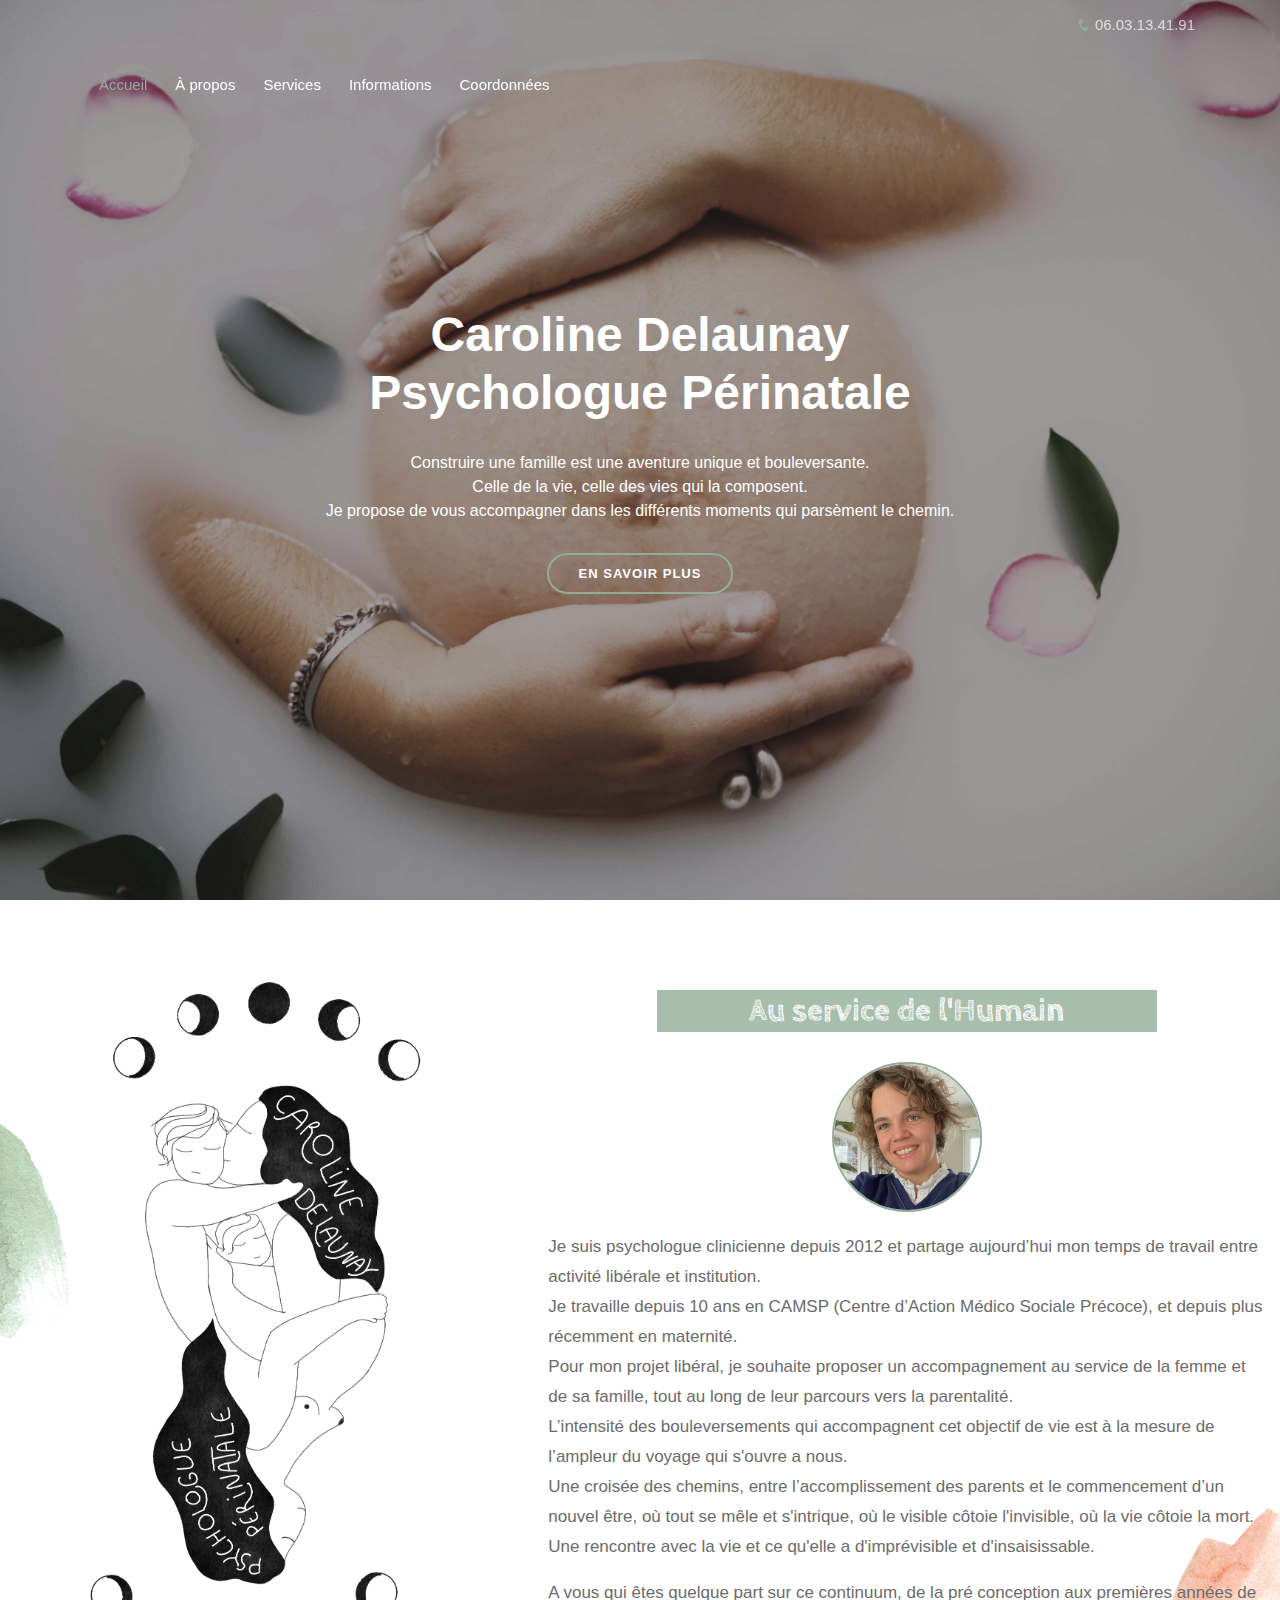
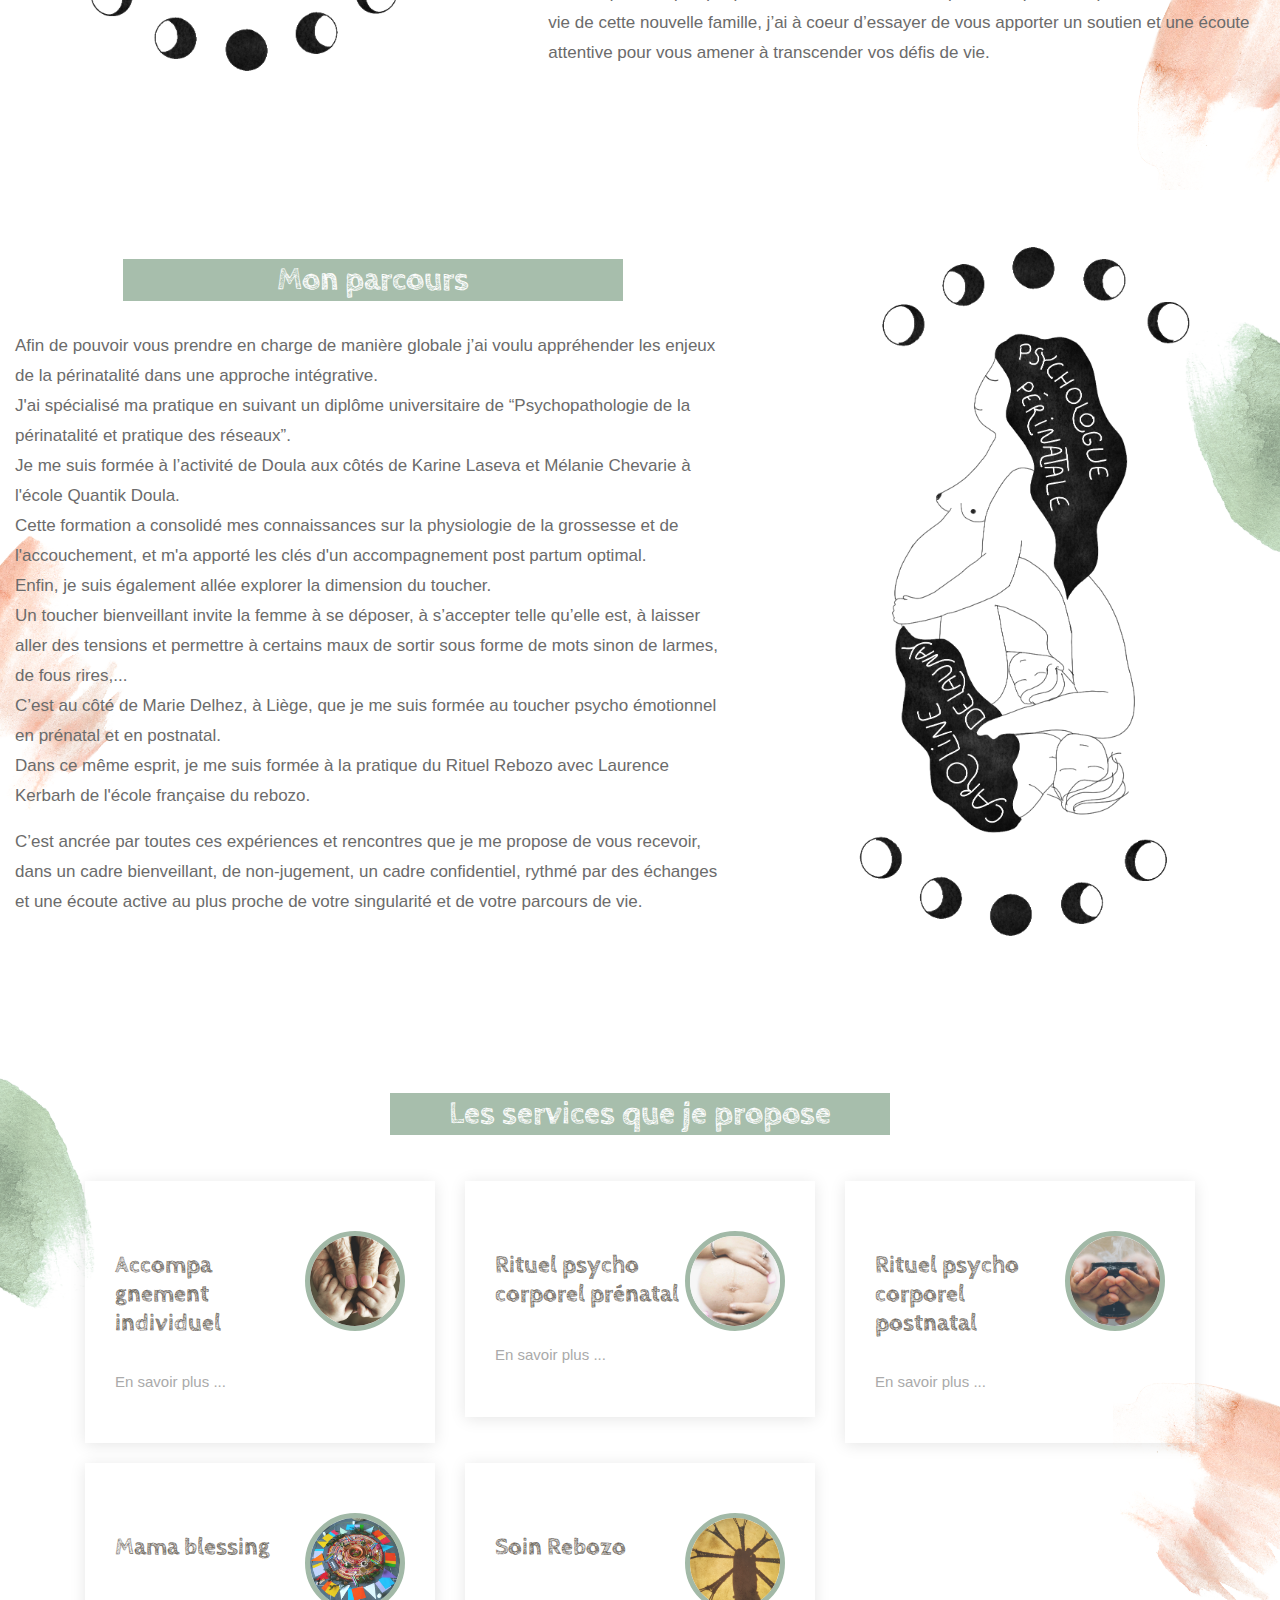
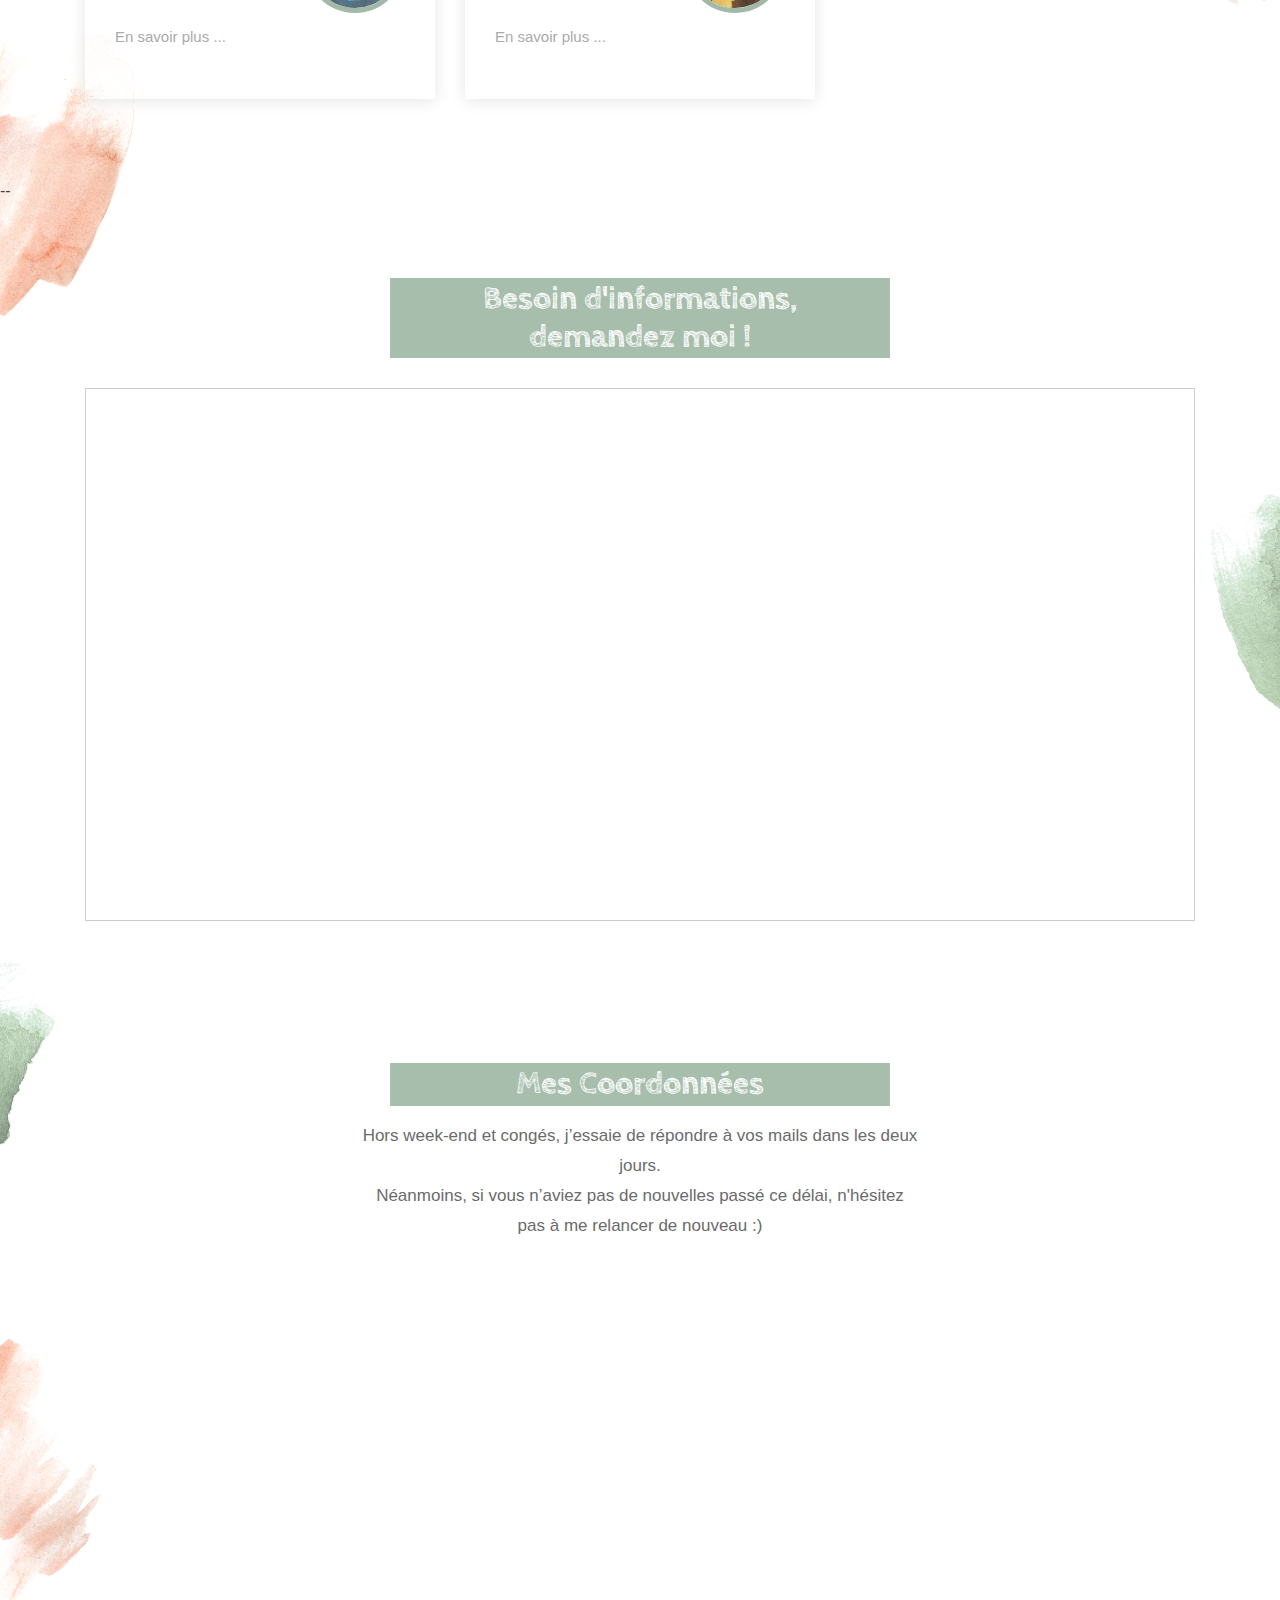
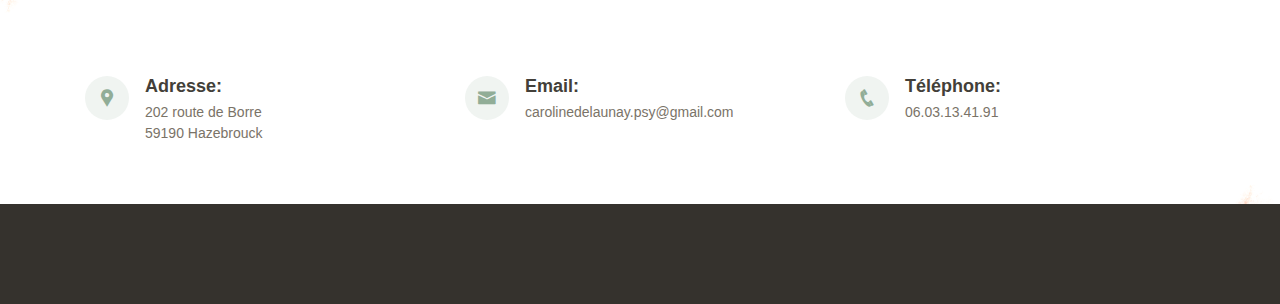
==== commit 71716889: "getting there" ====
--- a/index-final.html
+++ b/index-final.html
@@ -21,6 +21,7 @@
   <link rel="preconnect" href="https://fonts.googleapis.com">
 <link rel="preconnect" href="https://fonts.gstatic.com" crossorigin>
 <link href="https://fonts.googleapis.com/css2?family=Fredericka+the+Great" rel="stylesheet">
+<link href="https://fonts.googleapis.com/css2?family=Caveat+Brush&family=Reenie+Beanie&display=swap" rel="stylesheet">
   <!-- Vendor CSS Files -->
   <link href="assets/vendor/bootstrap/css/bootstrap.min.css" rel="stylesheet">
   <link href="assets/vendor/icofont/icofont.min.css" rel="stylesheet">
@@ -200,7 +201,7 @@
                 <p >
 
                   Afin de pouvoir vous prendre en charge de manière globale j’ai voulu appréhender les enjeux de la périnatalité dans une approche intégrative. <br>
-                  J'ai appronfondi mes connaissances au travers d'un diplôme universitaire de “Psychopathologie de la périnatalité et pratique des réseaux”. <br>
+                  J'ai spécialisé ma pratique en suivant un diplôme universitaire de “Psychopathologie de la périnatalité et pratique des réseaux”. <br>
                   Je me suis formée à l’activité de Doula aux côtés de Karine Laseva et Mélanie Chevarie à l'école Quantik Doula.  <br>
                   Cette formation a consolidé mes connaissances sur la physiologie de la grossesse et de l'accouchement, et m'a apporté les clés d'un accompagnement post partum optimal. <br>
                   Enfin, je suis également allée explorer la dimension du toucher. <br>
@@ -245,7 +246,7 @@
   -ms-hyphens: auto;
   hyphens: auto;" >
                   <h4 >Accompa<wbr>gnement individuel</h4>
-              <img src="assets/img/crop-seance-individuel-reduced.jpg" alt="" class="img-fluid rounded-circle" style="max-height:100px;  border: 5px solid #91ad97;">
+              <img src="assets/img/crop-seance-individuelle-color.jpg" alt="" class="img-fluid rounded-circle" style="filter: opacity(85%);-webkit-filter: opacity(85%);max-height:100px;  border: 5px solid #91ad97;">
 
             </div>
             <p style="padding-top:13px">En savoir plus ... </p>
@@ -257,7 +258,7 @@
             <div class="box" data-toggle="modal" data-target="#prenatal">
                 <div class="d-flex justify-content-between" >
                   <h4>Rituel psycho corporel prénatal</h4>
-            <img src="assets/img/crop-prenatal-2.jpg" alt="" class="img-fluid rounded-circle" style="max-height:100px;  border: 5px solid #91ad97;">
+            <img src="assets/img/crop-prenatal-2.jpg" alt="" class="img-fluid rounded-circle" style="filter: opacity(85%);-webkit-filter: opacity(85%);max-height:100px;  border: 5px solid #91ad97;">
 
              </div>
           <p style="padding-top:13px">En savoir plus ... </p>
@@ -268,7 +269,7 @@
            <div class="box" data-toggle="modal" data-target="#postnatal">
                <div class="d-flex justify-content-between" >
                <h4>Rituel psycho corporel postnatal</h4>
-             <img src="assets/img/crop-postnatal-3.jpeg" alt="" class="img-fluid rounded-circle" style="max-height:100px;  border: 5px solid #91ad97;">
+             <img src="assets/img/crop-postnatal-3.jpeg" alt="" class="img-fluid rounded-circle" style="filter: opacity(85%);-webkit-filter: opacity(85%);max-height:100px;  border: 5px solid #91ad97;">
 
             </div>
          <p style="padding-top:13px">En savoir plus ... </p>
@@ -279,7 +280,7 @@
            <div class="box" data-toggle="modal" data-target="#mama">
                <div class="d-flex justify-content-between" >
                <h4>Mama blessing</h4>
-             <img src="assets/img/crop-mama-2.jpg" alt="" class="img-fluid rounded-circle" style="max-height:100px;  border: 5px solid #91ad97;">
+             <img src="assets/img/crop-mama-2.jpg" alt="" class="img-fluid rounded-circle" style="filter: opacity(85%);-webkit-filter: opacity(85%);max-height:100px;  border: 5px solid #91ad97;">
 
            </div>
          <p style="padding-top:13px">En savoir plus ... </p>
@@ -290,7 +291,7 @@
             <div class="box" data-toggle="modal" data-target="#rebozo">
               <div class="d-flex justify-content-between" >
                 <h4>Soin Rebozo</h4>
-              <img src="assets/img/crop-rebozo.jpeg" alt="" class="img-fluid rounded-circle" style="max-height:100px;  border: 5px solid #91ad97;">
+              <img src="assets/img/crop-rebozo.jpeg" alt="" class="img-fluid rounded-circle" style="filter: opacity(85%);-webkit-filter: opacity(85%);max-height:100px;  border: 5px solid #91ad97;">
 
            </div>
           <p style="padding-top:13px">En savoir plus ... </p>
@@ -343,16 +344,16 @@
               Un parcours souvent rempli de joie mais aussi parfois semé d'embûches…<br>
 Nous pouvons nous rencontrer à différents moments de votre parcours.<br>
 </p>
-<h4><span class="framed" >Une grossesse qui ne démarre pas</span></h4>
+<h4 class="title-framed">Une grossesse qui ne démarre pas</h4>
 <p>
 Il se peut que ce soit au moment où votre parentalité n’est encore qu’un projet, ou parce que justement vous rencontrez des difficultés dans la concrétisation de ce projet.<br>
 </p>
-<h4><span class="framed" >Deuil périnatal</span></h4>
+<h4 class="title-framed">Deuil périnatal</h4>
 <p>
 Cela peut aussi arriver à la suite d’un deuil périnatal.<br>
 Que vous perdiez votre enfant en début de grossesse, en fin de grossesse ou peu de temps après la naissance, sachez qu’il n’y a pas de petits deuils, n'écoutez que vous et venez pousser ma porte si vous en ressentez le besoin.<br>
 </p>
-<h4><span class="framed" >Bouleversement psychique</span></h4>
+<h4 class="title-framed">Bouleversement psychique</h4>
 <p>
 Parfois c’est durant la grossesse que beaucoup de choses se bousculent dans l’esprit.<br>
 C’est un état connu pour venir amincir le voile entre le visible et l’invisible, le conscient et l’inconscient.<br>
@@ -360,18 +361,18 @@
 Bien que cela soit un processus tout à fait normal, il peut parfois être inquiétant ou difficile à vivre.<br>
 Entamer une thérapie en cours de grossesse peut ainsi aider à être plus sereine.</p>
 </p>
-<h4><span class="framed" >Post partum</span></h4>
+<h4 class="title-framed">Post partum</h4>
 <p>
 La grossesse peut aussi être un bon moment pour venir échanger autour du postpartum.<br>
 C’est l’occasion de venir penser les choses de manière plus psychique que matérielle quant à l'arrivée de ce nouveau membre de la famille.<br>
 </p>
-<h4><span class="framed" >Vécu accouchement traumatique</span></h4>
+<h4 class="title-framed">Vécu accouchement traumatique</h4>
 <p>
 La grossesse passée, il arrive que votre vécu de ce moment soit douloureux voire traumatique. <br>
 Cela devient alors difficile de le dépasser, de penser à autre chose. <br>
 Parfois même on peut en vouloir à son bébé tout en l’aimant tellement.<br>
 </p>
-<h4><span class="framed" >Parentalité</span></h4>
+<h4 class="title-framed">Parentalité</h4>
 <p>
 Enfin, sur un deuxième axe, dans le continuum de la grossesse et de la naissance, je peux vous accompagner autour de votre parentalité, quelque soit l’âge de votre/vos enfant.s.<br>
 Toujours dans le respect et la bienveillance, je me tiens à vos côtés pour comprendre les mécanismes qui se rejouent. <br>
@@ -379,7 +380,7 @@
 Pour dénouer les nœuds de vos interrogations.<br>
 Ensemble, avançons vers une parentalité créative, bienveillante, une parentalité en conscience.</p>
 </p>
-<h4><span class="framed" >Doula</span></h4>
+<h4 class="title-framed">Doula</h4>
 <p>
 Ma formation de Doula, m’amène à pouvoir proposer aux couples, aux mères qui le souhaitent, un accompagnement sur le plan émotionnel, informationnel et pratique.<br>
 Alors n’hésitez pas si vous avez des demandes à ce sujet, je me ferais un plaisir d’en échanger avec vous.</p>
@@ -389,11 +390,10 @@
 </div>
 <br>
 <hr>
-
               <!--   <div class="service-title"><h1><span>Tarifs</span></h1></div> -->
                 <div class="text-content-plus">
                   <br>
-              <h4><span class="framed" >Tarifs</span></h4>
+              <h4 class="title-framed">Tarifs</h4>
               <li>  <span class="highlighted">Cabinet:</span> 55 euros<br>
               <li> <span class="highlighted">Domicile:</span> peut être envisagé selon le contexte, dans le postnatal immédiat ou lors d’une grossesse alitée. A échanger ensemble<br>
 
@@ -466,11 +466,9 @@
 
 
 </div>
-<br>
-                <hr>
                 <div class="text-content-plus">
-                  <br>
-              <h4><span class="framed" >Tarif</span></h4>
+
+              <h4 class="title-framed">Tarif</h4>
               <li> 250 euros
 
             </div>
@@ -496,9 +494,9 @@
                 <h1 class="modal-title animate__animated animate__fadeIn">Rituels psycho corporels <span>prénatal</span></h1></div>
               </div>
               </div>
-              <div class="service-container">
+            <!--  <div class="service-container">
                 <img src="assets/img/DSC_7065-reduced.jpg" class="service-img" />
-              </div>
+              </div> -->
               <div class="modal-body animate__animated animate__fadeIn" style="background-image: url(assets/img/sitecarobackground.png);background-size: 100%;">
 
                 <div class="text-content">
@@ -518,12 +516,11 @@
               De manière générale, ce soin, comme tous les autres, peut convenir à tout âge de la vie d’une femme. Avant, pendant ou bien après une grossesse.
 
               </div>
-<br>
-                <hr>
+
 
               <div class="text-content-plus">
-                <br>
-            <h4><span class="framed" >Tarif</span></h4>
+
+            <h4 class="title-framed">Tarif</h4>
             <li> 80 euros (durée 1h30) <br>
 
             </div>
@@ -600,12 +597,12 @@
         </p>
 
         </div>
-        <br>
-
-                <hr>
+
+
+
                 <div class="text-content-plus">
-                  <br>
-                <h4><span class="framed" >Tarifs</span></h4>
+
+                <h4 class="title-framed">Tarifs</h4>
                 <li><span class="highlighted">Célébration</span> de votre Mama Blessing: 200 euros<br>
                 <li><span class="highlighted">Moulage</span> du ventre au plâtre: 30 euros
 
@@ -635,9 +632,9 @@
                 <h1 class="modal-title animate__animated animate__fadeIn">Rituels psycho corporels <span>postnatal</span></h1></div>
               </div>
               </div>
-              <div class="service-container">
+            <!--  <div class="service-container">
                 <img src="assets/img/IMG_20220529_101036copy.jpg" class="service-img" />
-              </div>
+              </div> -->
               <div class="modal-body animate__animated animate__fadeIn" style="background-image: url(assets/img/sitecarobackground.png);background-size: 100%;">
 
                 <div class="text-content">
@@ -657,20 +654,20 @@
             </p>
 
               </div>
+
+
+
+              <div class="text-content-plus">
+
+
+          <h4 class="title-framed">Tarifs</h4>
+            <li> <span class="highlighted">80 euros:</span> soin de 1h30  <br>
+
+<li><span class="highlighted">110 euros:</span> soin de 2h (avec un resserrage du bassin avant le massage et un temps de débrifing, tirage d'oracles à l'issue du massage).
+
+            </div>
 <br>
-                <hr>
-
-              <div class="text-content-plus">
-                <br>
-
-            <h4><span class="framed" >Tarifs</span></h4>
-            <li> <span class="highlighted">80 euros:</span> soin de 1h30  <br>
-
-<li><span class="highlighted">110 euros:</span> soin de 2h (avec un resserrage du bassin avant le massage et un temps de débrifing, tirage d'oracles à l'issue du massage).
-
-            </div>
-<br>
-              <hr>
+<hr>
 <br>
               <div class="text-content">
 
@@ -681,11 +678,10 @@
                 Ce soin peut se recevoir en legging tee shirt et permet une intimité totale pour vous qui en aurez peut être besoin.</p>
 
               </div>
-<br>
-<hr>
+
               <div class="text-content-plus">
-                <br>
-              <h4><span class="framed" >Tarif</span></h4>
+              
+              <h4 class="title-framed">Tarif</h4>
 
             <li>  <span class="highlighted">80 euros:</span> soin de 1h30 <br>
 
--- a/assets/css/style2.css
+++ b/assets/css/style2.css
@@ -43,7 +43,9 @@
 font-family: 'Indie Flower', cursive;
 font-family: 'Neucha', cursive;
 font-family: "Cabin Sketch", sans-serif;
-font-family: "Lato", sans-serif;*/
+font-family: "Lato", sans-serif;
+font-family: "Reenie Beanie", sans-serif;
+*/
 font-family: "Cabin Sketch", sans-serif;
 font-weight: 300;
 }
@@ -56,6 +58,22 @@
   line-height: 30px;
 }
 
+.title-framed{
+  font-family: "Cabin Sketch", sans-serif;
+  font-size: 28px;
+  padding-left: 10px;
+  padding-right: 10px;
+  padding-top: 2px;
+  padding-bottom: 2px;
+  margin-top: 30px;
+  margin-bottom: 30px;
+  font-weight: 700;
+  text-align: center;
+  margin-left: auto;
+  margin-right: auto;
+  border: 2px solid #a7beac;background-color: #a7beac;color: white;
+}
+
 .text-content-plus {
   font-family: "Arial", sans-serif;
   font-size: 17px;
@@ -64,11 +82,12 @@
 /*  color: #6b6b6b;*/
 }
 
-.framed {
-  border: 2px solid /*#91ad97*/#a7beac;background-color: #a7beac;color: white;
+/* .framed {
+  border: 2px solid #a7beac;background-color: #a7beac;color: white;
   padding-left: 15px;
   padding-right: 15px;
 }
+*/
 
 hr {
     border: none;
@@ -512,8 +531,6 @@
   /*font-family: 'Indie Flower', cursive;
 /*font-family: 'Neucha', cursive;
    font-family: "Cabin Sketch", sans-serif;
-
-
  font-family: "Homemade Apple", sans-serif; */
   color: #fff;
   margin-bottom: 30px;
@@ -650,6 +667,12 @@
   font-size: 32px;
   font-weight: 700;
   color: #5f5950;
+  border: 2px solid #a7beac;background-color: #a7beac;color: white;
+  padding-left: 15px;
+  padding-right: 15px;
+  max-width: 500px;
+  margin-left: auto;
+  margin-right: auto;
 }
 
 .section-title h2 span {
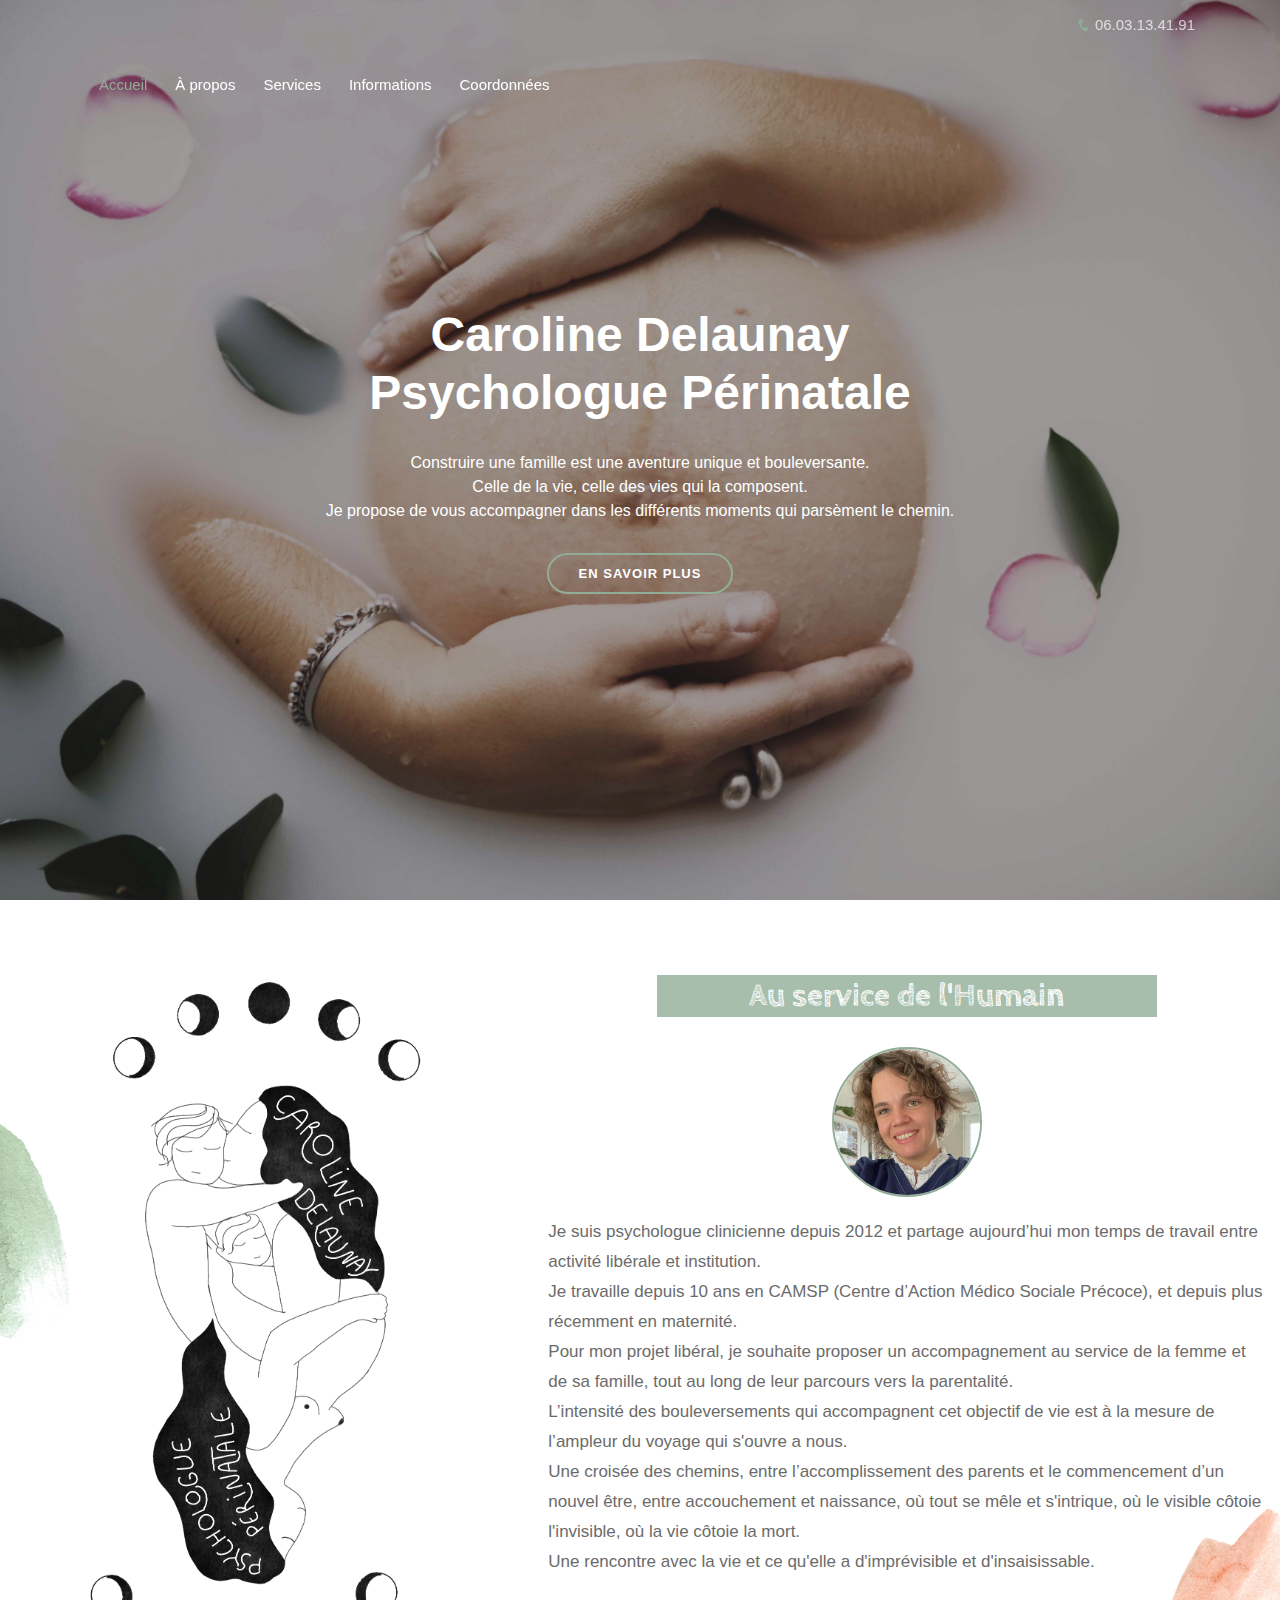
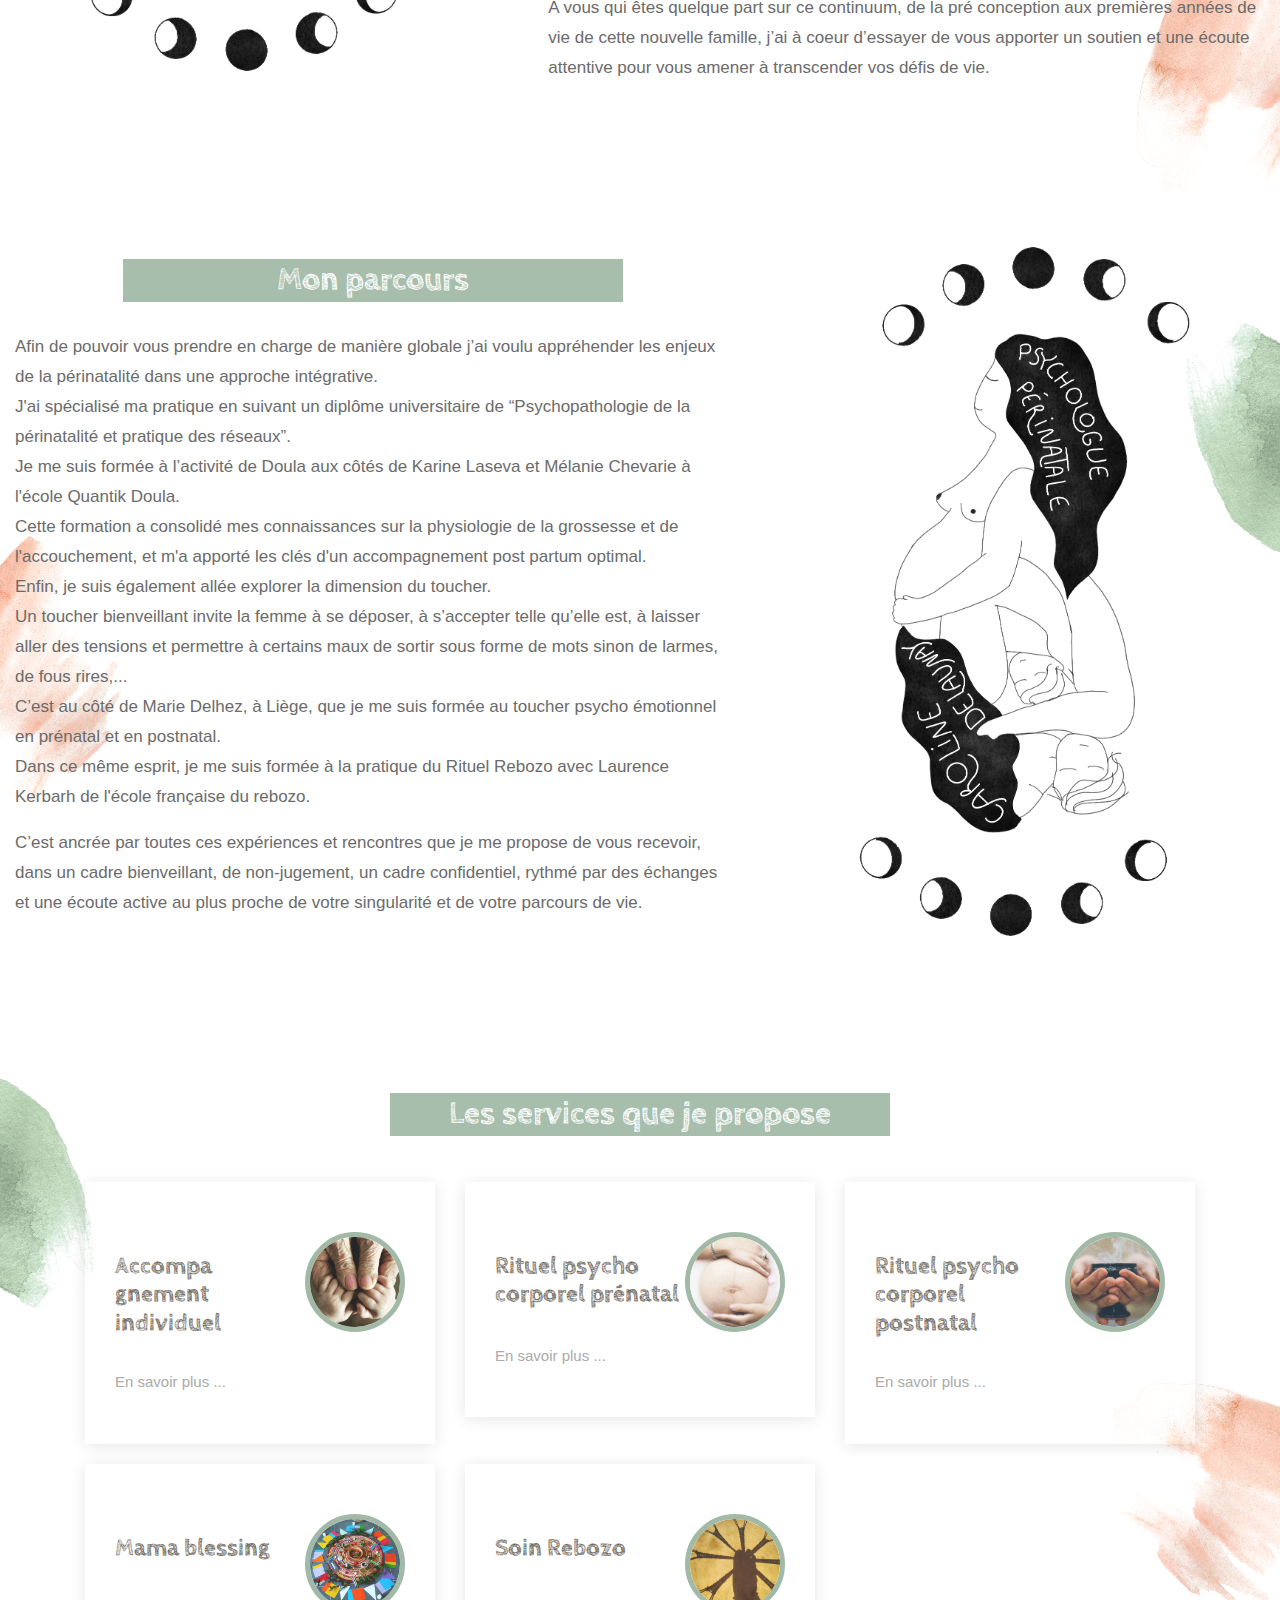
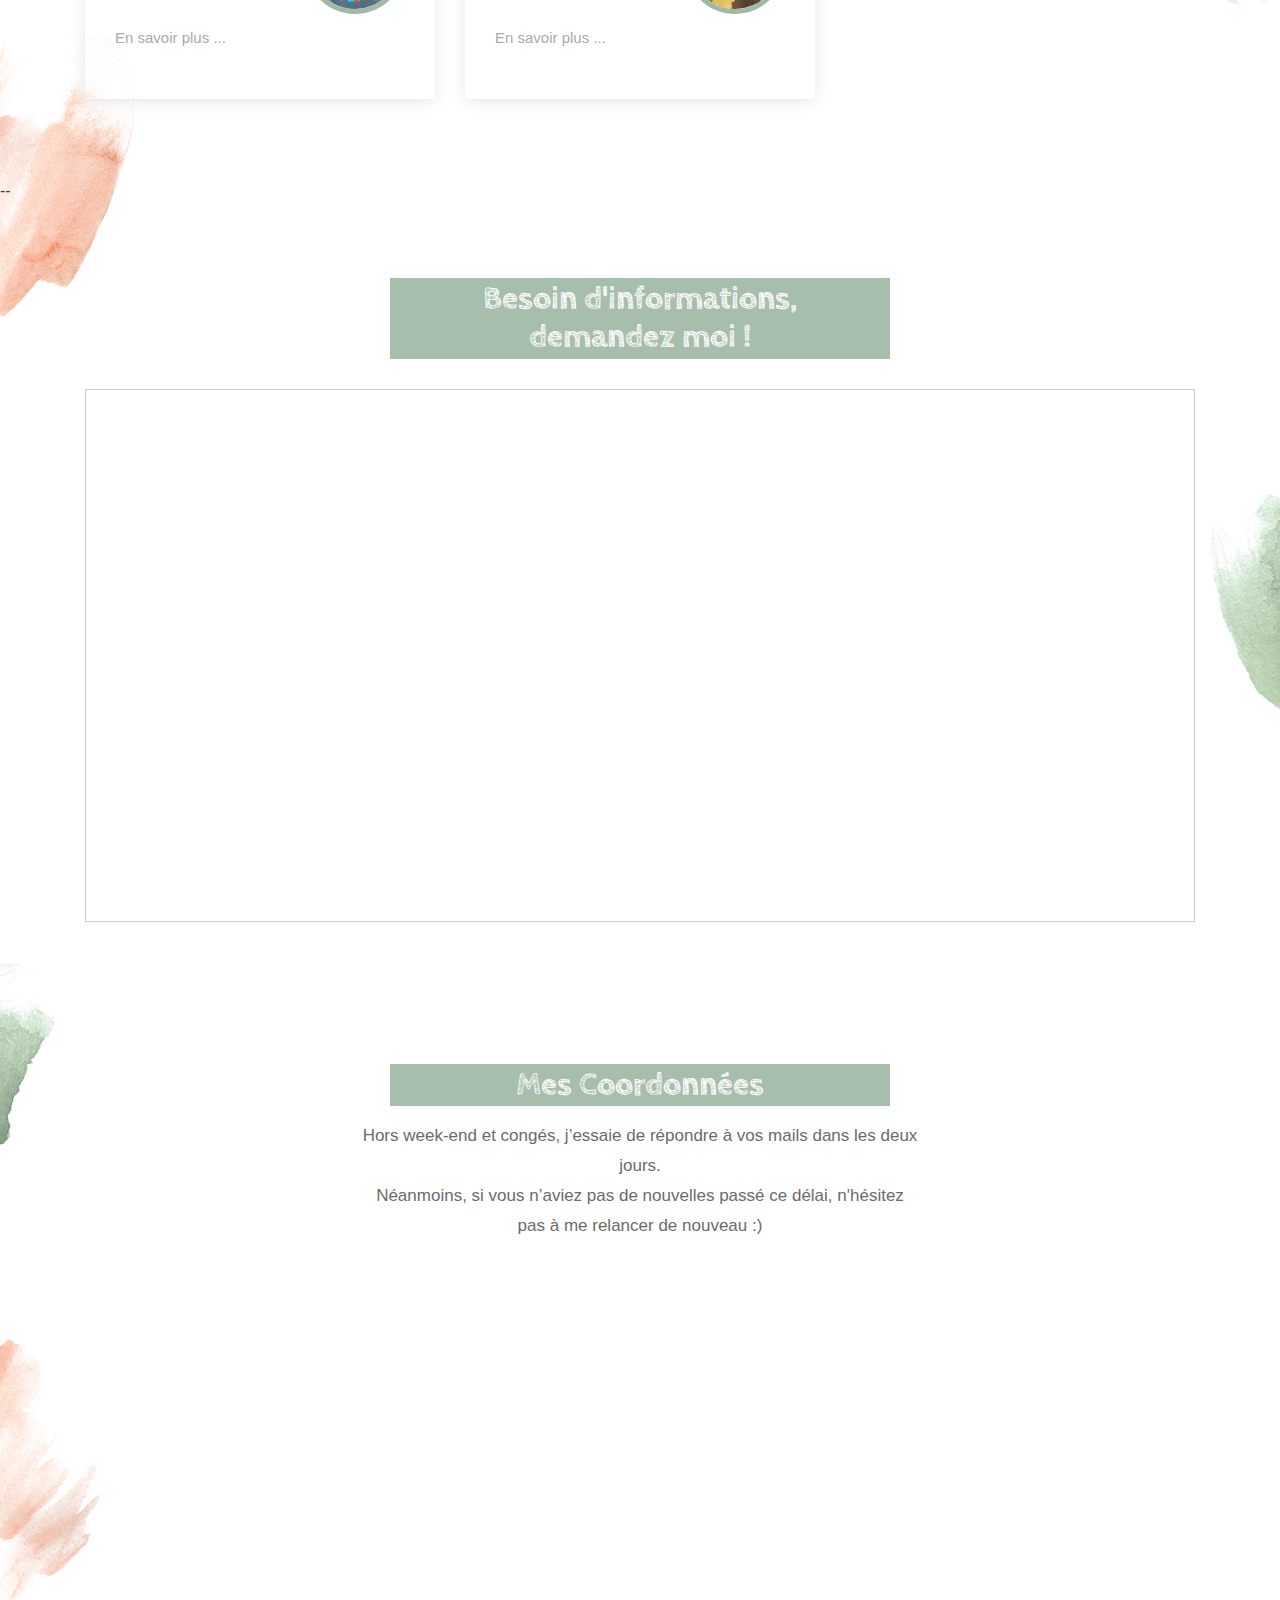
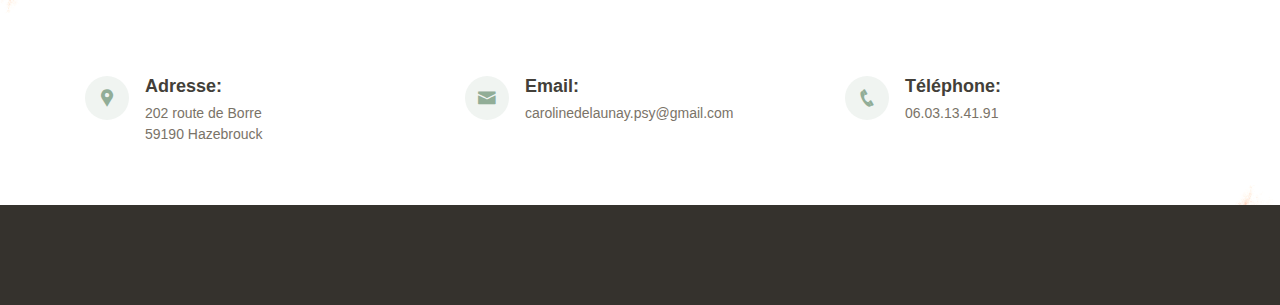
==== commit 06ac3a25: "completed a propos" ====
--- a/index-final.html
+++ b/index-final.html
@@ -155,7 +155,7 @@
           Pour mon projet libéral, je souhaite proposer un accompagnement au service de la femme et de sa famille,
 tout au long de leur parcours vers la parentalité. <br>
 L’intensité des bouleversements qui accompagnent cet objectif de vie est à la mesure de l’ampleur du voyage qui s'ouvre a nous. <br>
-Une croisée des chemins, entre l’accomplissement des parents et le commencement d’un nouvel être, où tout se mêle et s'intrique, où le visible côtoie l'invisible, où la vie côtoie la mort. <br>
+Une croisée des chemins, entre l’accomplissement des parents et le commencement d’un nouvel être, entre accouchement et naissance, où tout se mêle et s'intrique, où le visible côtoie l'invisible, où la vie côtoie la mort. <br>
 Une rencontre avec la vie et ce qu'elle a d'imprévisible et d'insaisissable. <br>
 </p>
 <p>
@@ -321,27 +321,27 @@
 
 </div>
 
-        <div class="modal fade" id="individuel" tabindex="-1" role="dialog" aria-labelledby="exampleModalLabel" aria-hidden="true">
-          <div class="modal-dialog modal-xl" role="document">
-            <div class="modal-content" >
-              <div class="modal-header border-0">
-                <div class="col">
-                <div class="row">
-                <button type="button" class="close" data-dismiss="modal" aria-label="Close">
-                  <span aria-hidden="true">&times;</span>
-                </button>
-              </div>
-                    <div class="service-title row">
-                  <h1 class="modal-title animate__animated animate__fadeIn"><span>Accompagnement</span> individuel</h1>
-                  </div>
-                </div>
-              </div>
-              <div class="modal-body animate__animated animate__fadeIn" style="background-image: url(assets/img/sitecarobackground.png);background-size: 100%;">
-
-              <div class="text-content">
-              <p>
-                Devenir parents est un projet qui nous engage pour toute la vie.<br>
-              Un parcours souvent rempli de joie mais aussi parfois semé d'embûches…<br>
+<div class="modal fade" id="individuel" style="z-index: 999999" tabindex="-1" role="dialog" aria-labelledby="exampleModalLabel" aria-hidden="true">
+  <div class="modal-dialog modal-xl" role="document">
+    <div class="modal-content" >
+      <div class="modal-header border-0">
+        <div class="col">
+        <div class="row">
+        <button type="button" class="close" data-dismiss="modal" aria-label="Close">
+          <span aria-hidden="true">&times;</span>
+        </button>
+      </div>
+            <div class="service-title row">
+          <h1 class="modal-title animate__animated animate__fadeIn"><span>Accompagnement</span> individuel</h1>
+          </div>
+        </div>
+      </div>
+      <div class="modal-body animate__animated animate__fadeIn" style="background-image: url(assets/img/sitecarobackground.png);background-size: 100%;">
+
+      <div class="text-content">
+      <p>
+        Devenir parents est un projet qui nous engage pour toute la vie.<br>
+      Un parcours souvent rempli de joie mais aussi parfois semé d'embûches…<br>
 Nous pouvons nous rencontrer à différents moments de votre parcours.<br>
 </p>
 <h4 class="title-framed">Une grossesse qui ne démarre pas</h4>
@@ -390,32 +390,33 @@
 </div>
 <br>
 <hr>
-              <!--   <div class="service-title"><h1><span>Tarifs</span></h1></div> -->
-                <div class="text-content-plus">
-                  <br>
-              <h4 class="title-framed">Tarifs</h4>
-              <li>  <span class="highlighted">Cabinet:</span> 55 euros<br>
-              <li> <span class="highlighted">Domicile:</span> peut être envisagé selon le contexte, dans le postnatal immédiat ou lors d’une grossesse alitée. A échanger ensemble<br>
-
-              <!--   <ul>
-              <li>  Formule de <span class="highlighted">3 séances à domicile:</span> 200 euros<br>
-              <li>  Formule de <span class="highlighted">5 séances à domicile:</span> 300 euros<br>
-                </ul>
-                Les Formules vous permettent de bénéficier d’un prix réduit, c’est une excellente idée de cadeau de naissance que vous pouvez suggérer à votre entourage. -->
+      <!--   <div class="service-title"><h1><span>Tarifs</span></h1></div> -->
+        <div class="text-content-plus">
+          <br>
+      <h4 class="title-framed">Tarifs</h4>
+      <li>  <span class="highlighted">Cabinet:</span> 55 euros<br>
+      <li> <span class="highlighted">Domicile:</span> peut être envisagé selon le contexte, dans le postnatal immédiat ou lors d’une grossesse alitée. A échanger ensemble<br>
+
+      <!--   <ul>
+      <li>  Formule de <span class="highlighted">3 séances à domicile:</span> 200 euros<br>
+      <li>  Formule de <span class="highlighted">5 séances à domicile:</span> 300 euros<br>
+        </ul>
+        Les Formules vous permettent de bénéficier d’un prix réduit, c’est une excellente idée de cadeau de naissance que vous pouvez suggérer à votre entourage. -->
 
 </div>
 
-              </div>
-              <div class="modal-footer border-0">
-                <button type="button" class="btn btn-secondary mr-auto" style:"color: #a7beac;" data-dismiss="modal">Fermer</button>
-              </div>
-            </div>
-          </div>
-        </div>
-
-
-
-        <div class="modal fade" id="rebozo" tabindex="-1" role="dialog" aria-labelledby="exampleModalLabel" aria-hidden="true">
+      </div>
+      <div class="modal-footer border-0">
+      <!--  <button type="button" class="btn btn-secondary mr-auto" style:"color: #a7beac;" data-dismiss="modal">Fermer</button>-->
+        <button type="button" class="btn btn-secondary" style:"color: #a7beac;" data-dismiss="modal">Fermer</button>
+      </div>
+    </div>
+  </div>
+</div>
+
+
+
+        <div class="modal fade" id="rebozo"  style="z-index: 999999" tabindex="-1" role="dialog" aria-labelledby="exampleModalLabel" aria-hidden="true">
           <div class="modal-dialog modal-xl" role="document">
             <div class="modal-content">
               <div class="modal-header border-0">
@@ -474,13 +475,13 @@
             </div>
               </div>
               <div class="modal-footer border-0">
-                <button type="button" class="btn btn-secondary mr-auto" data-dismiss="modal">Fermer</button>
-              </div>
-            </div>
-          </div>
-        </div>
-
-        <div class="modal fade" id="prenatal" tabindex="-1" role="dialog" aria-labelledby="exampleModalLabel" aria-hidden="true">
+                <button type="button" class="btn btn-secondary" data-dismiss="modal">Fermer</button>
+              </div>
+            </div>
+          </div>
+        </div>
+
+        <div class="modal hide fade" id="prenatal" style="z-index: 999999" tabindex="-1" role="dialog" aria-labelledby="exampleModalLabel" aria-hidden="true">
           <div class="modal-dialog modal-xl" role="document">
             <div class="modal-content">
               <div class="modal-header border-0">
@@ -526,14 +527,14 @@
             </div>
               </div>
               <div class="modal-footer border-0">
-                <button type="button" class="btn btn-secondary mr-auto" data-dismiss="modal">Fermer</button>
-              </div>
-            </div>
-          </div>
-        </div>
-
-
-        <div class="modal fade" id="mama" tabindex="-1" role="dialog" aria-labelledby="exampleModalLabel" aria-hidden="true">
+                <button type="button" class="btn btn-secondary" data-dismiss="modal">Fermer</button>
+              </div>
+            </div>
+          </div>
+        </div>
+
+
+        <div class="modal fade" id="mama" style="z-index: 999999" tabindex="-1" role="dialog" aria-labelledby="exampleModalLabel" aria-hidden="true">
           <div class="modal-dialog modal-xl" role="document">
             <div class="modal-content">
               <div class="modal-header border-0" >
@@ -609,16 +610,16 @@
               </div>
               </div>
               <div class="modal-footer border-0">
-                <button type="button" class="btn btn-secondary mr-auto" data-dismiss="modal">Fermer</button>
-              </div>
-            </div>
-          </div>
-        </div>
-
-
-
-
-        <div class="modal fade" id="postnatal" tabindex="-1" role="dialog" aria-labelledby="exampleModalLabel" aria-hidden="true">
+                <button type="button" class="btn btn-secondary" data-dismiss="modal">Fermer</button>
+              </div>
+            </div>
+          </div>
+        </div>
+
+
+
+
+        <div class="modal fade" id="postnatal" style="z-index: 999999" tabindex="-1" role="dialog" aria-labelledby="exampleModalLabel" aria-hidden="true">
           <div class="modal-dialog modal-xl" role="document">
             <div class="modal-content">
               <div class="modal-header border-0">
@@ -680,7 +681,7 @@
               </div>
 
               <div class="text-content-plus">
-              
+
               <h4 class="title-framed">Tarif</h4>
 
             <li>  <span class="highlighted">80 euros:</span> soin de 1h30 <br>
@@ -690,14 +691,14 @@
 
               </div>
               <div class="modal-footer border-0">
-                <button type="button" class="btn btn-secondary mr-auto" data-dismiss="modal">Fermer</button>
-              </div>
-            </div>
-          </div>
-        </div>
-
-
-        <div class="modal fade" id="bercements" tabindex="-1" role="dialog" aria-labelledby="exampleModalLabel" aria-hidden="true">
+                <button type="button" class="btn btn-secondary" data-dismiss="modal">Fermer</button>
+              </div>
+            </div>
+          </div>
+        </div>
+
+
+        <div class="modal fade" id="bercements" style="z-index: 999999" tabindex="-1" role="dialog" aria-labelledby="exampleModalLabel" aria-hidden="true">
           <div class="modal-dialog modal-xl" role="document">
             <div class="modal-content">
               <div class="modal-header border-0">
@@ -1195,6 +1196,9 @@
   <!-- Template Main JS File -->
   <script src="assets/js/main.js"></script>
 
+
+
+
 </body>
 
 </html>
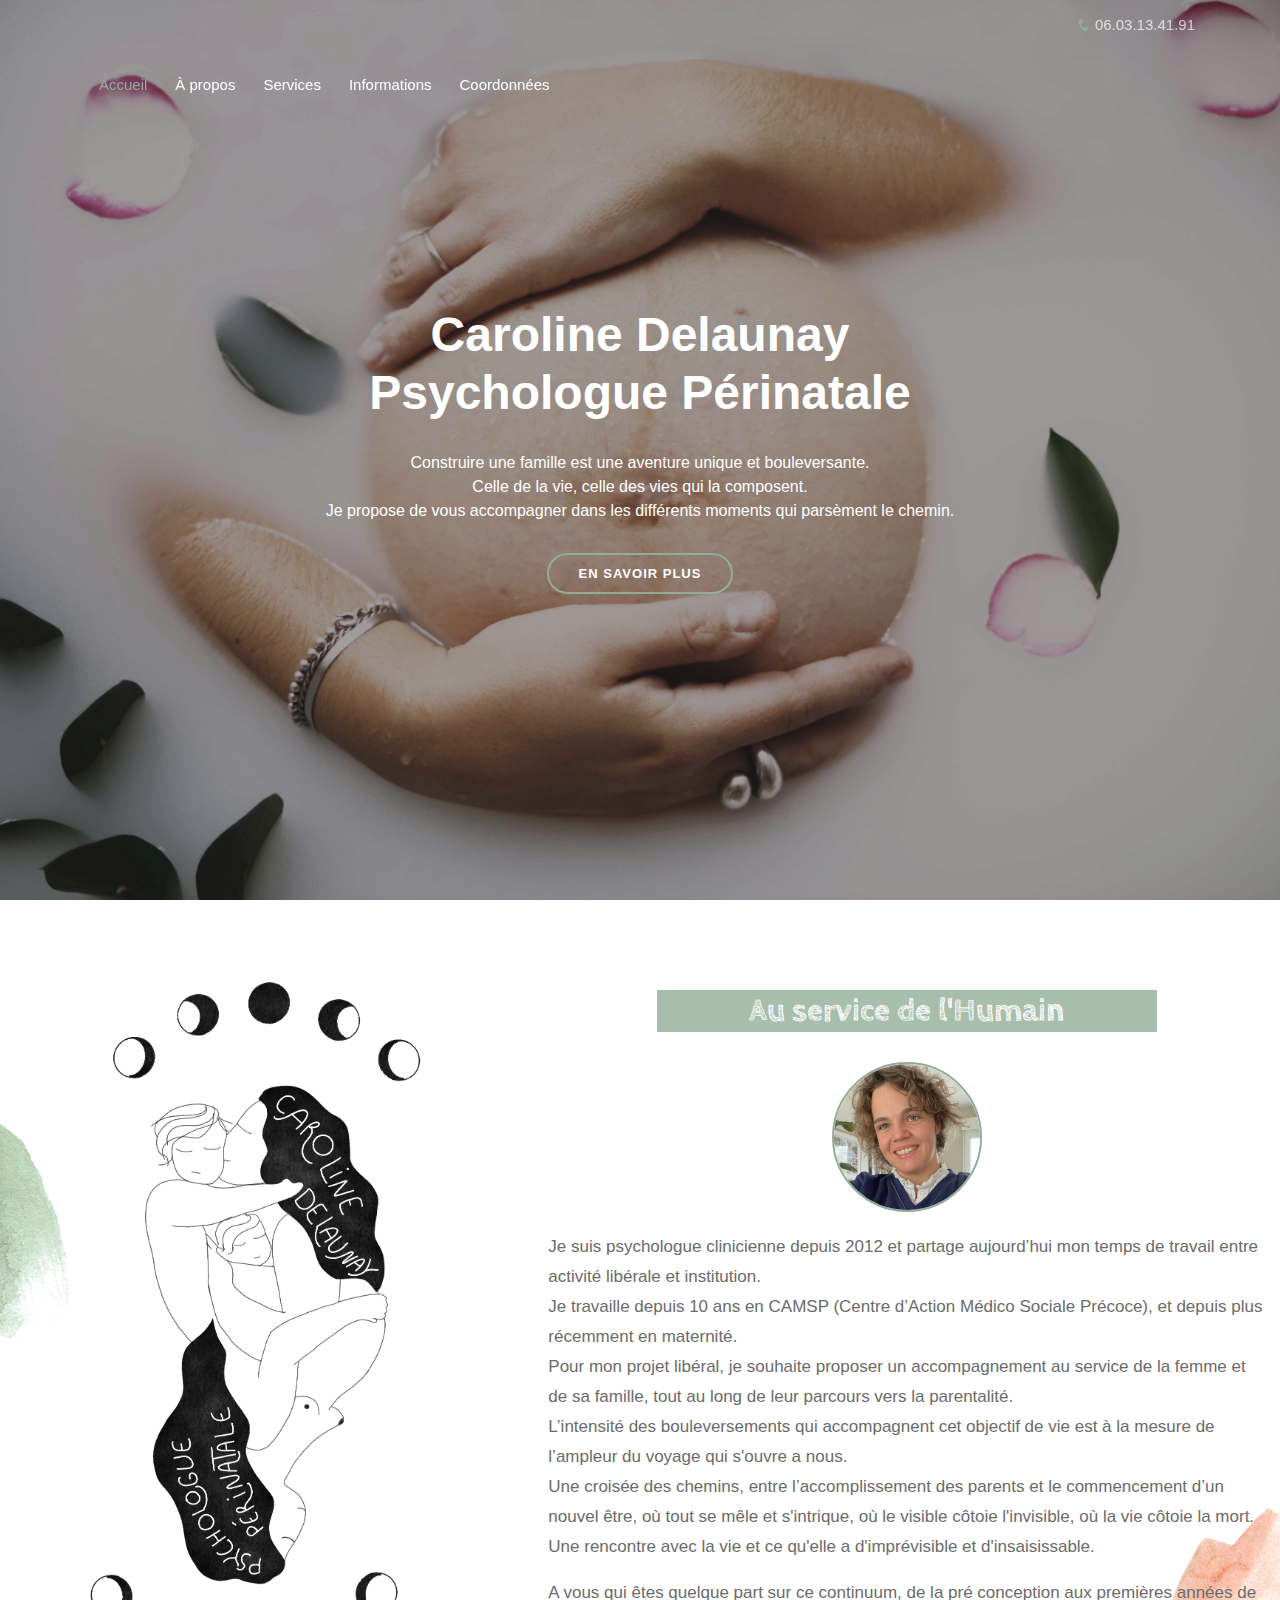
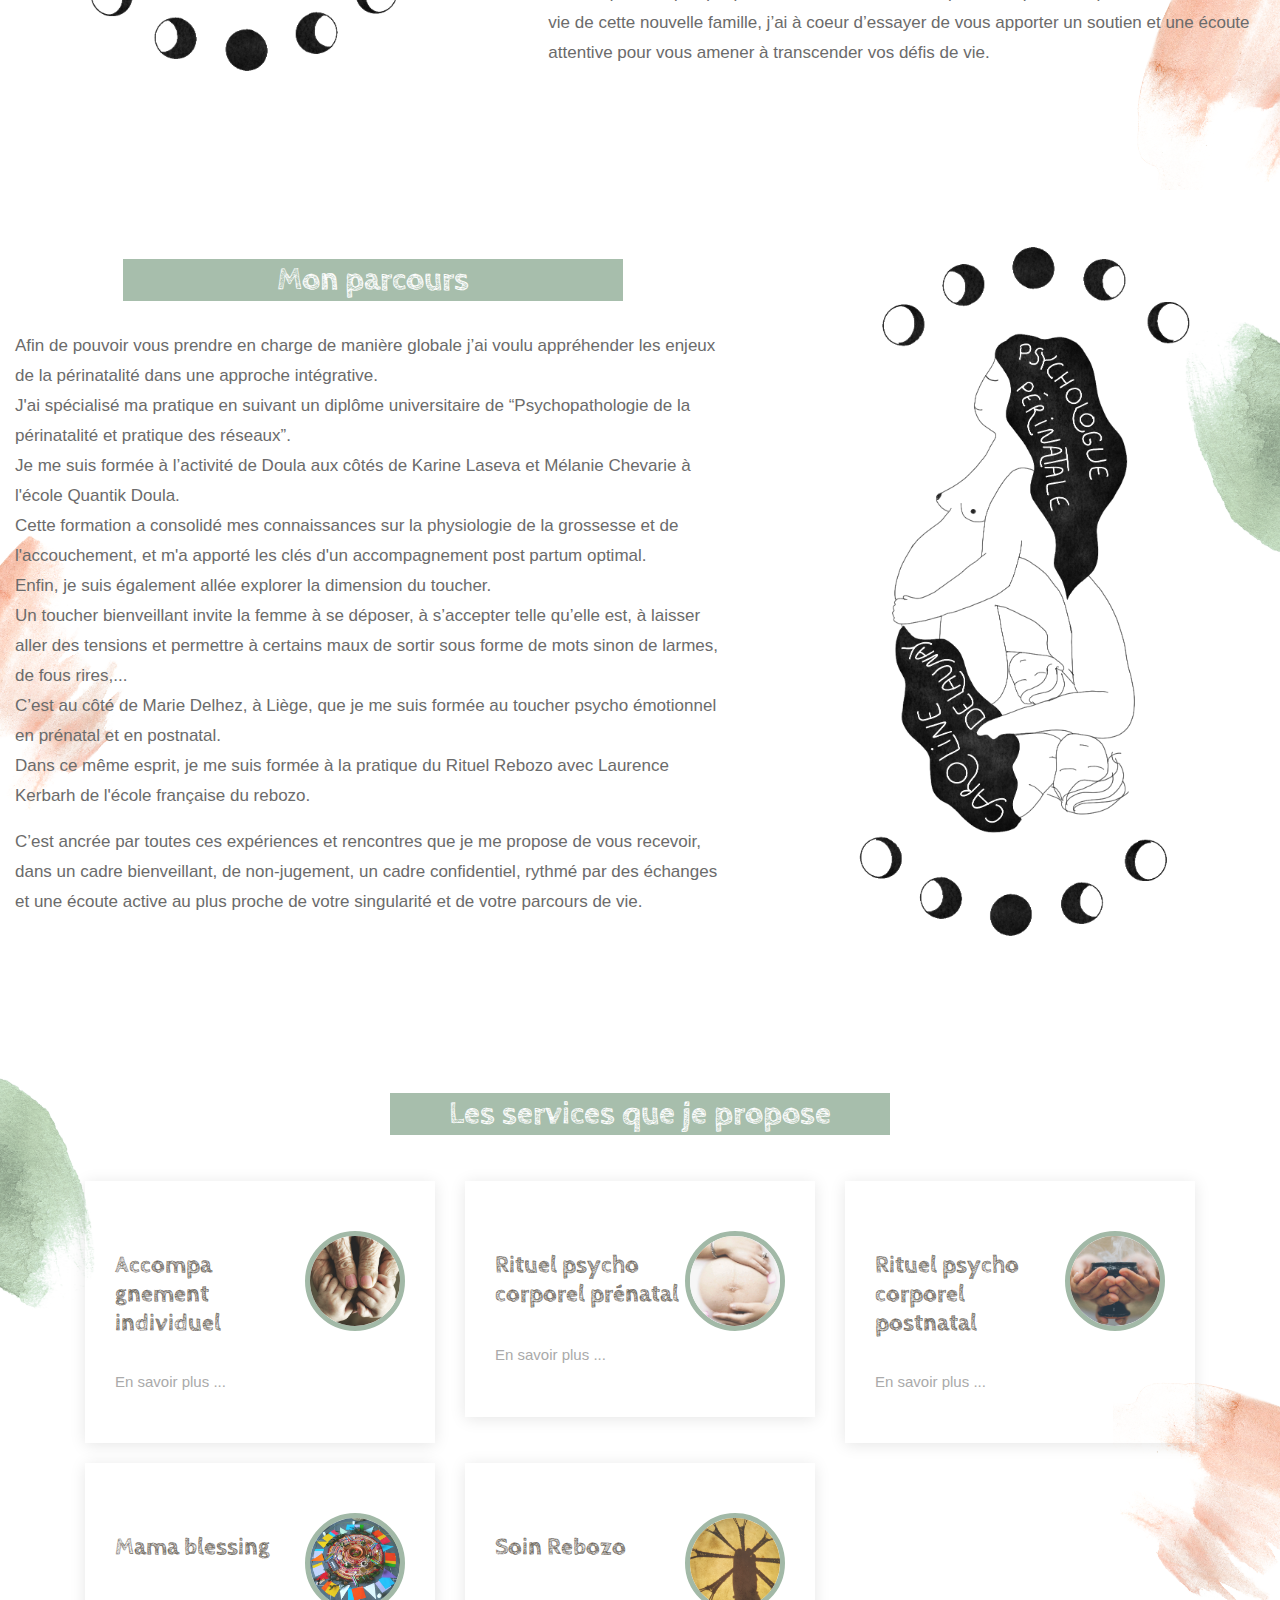
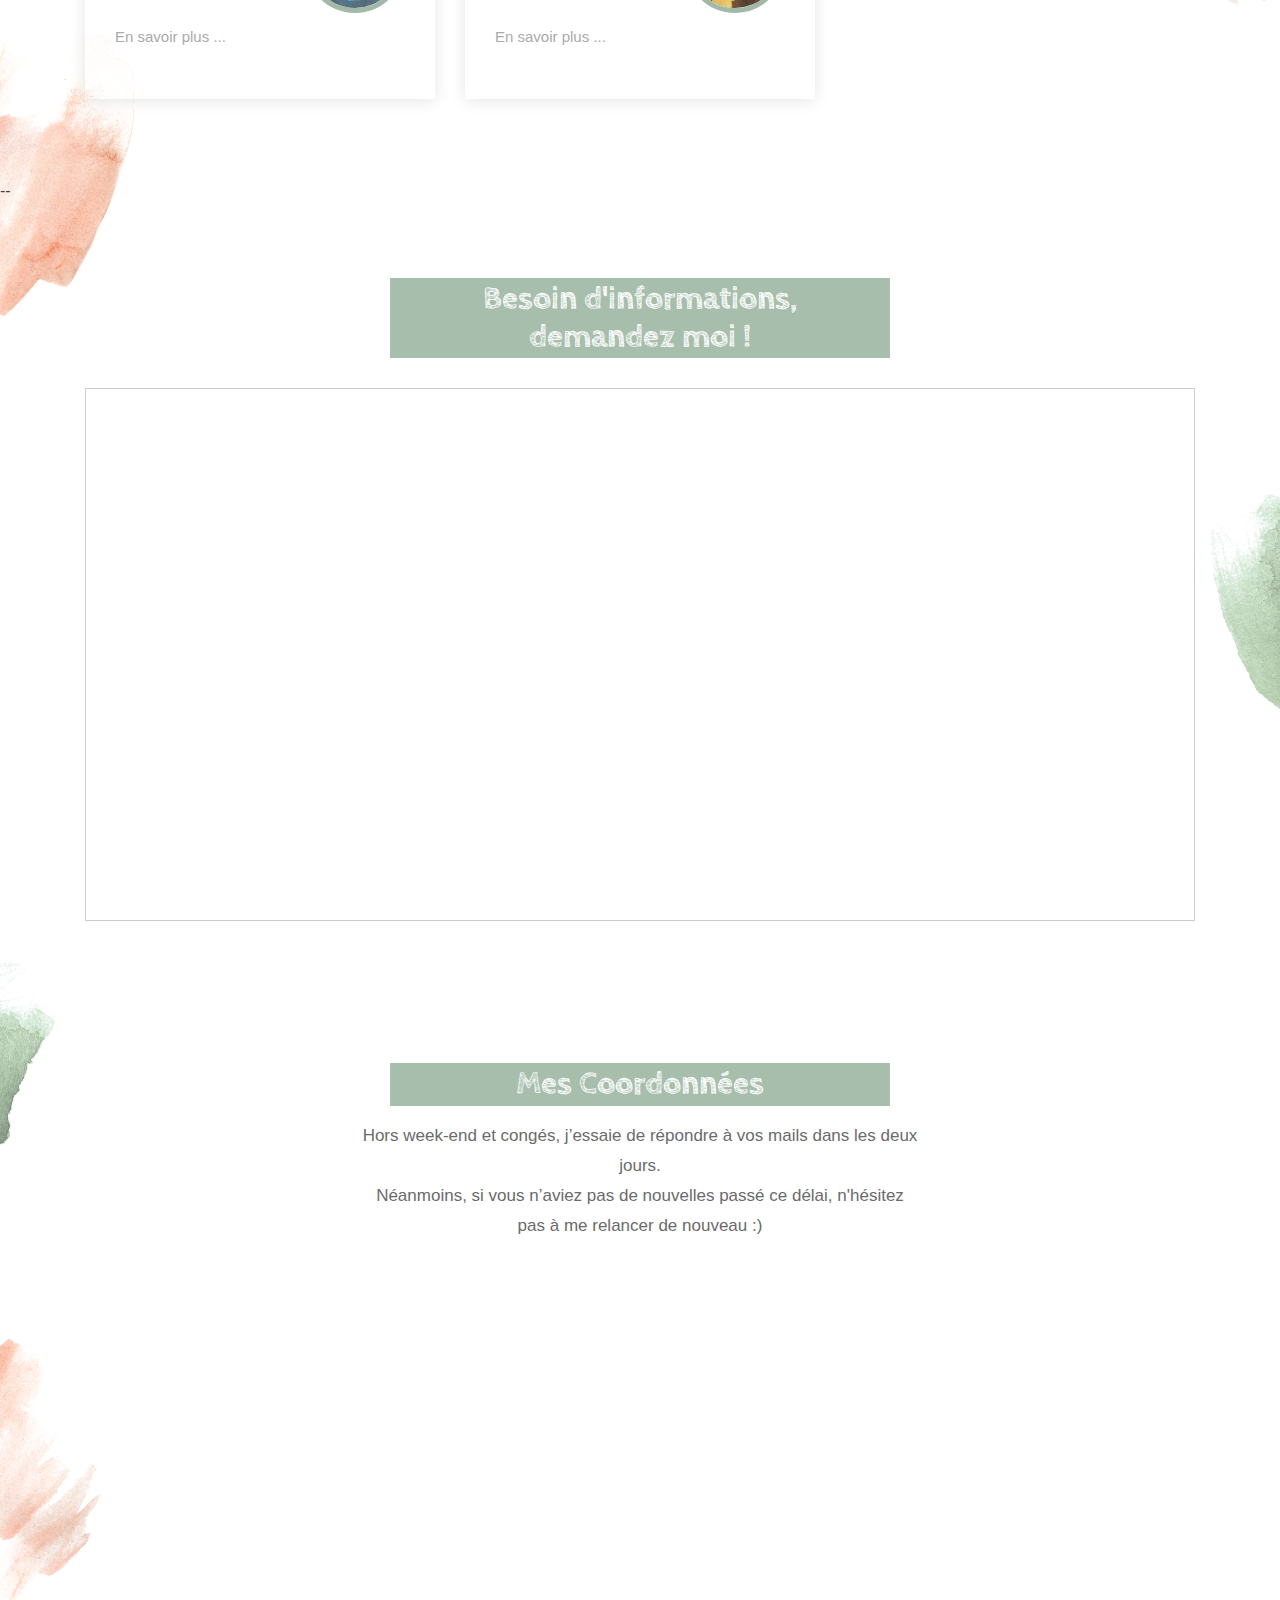
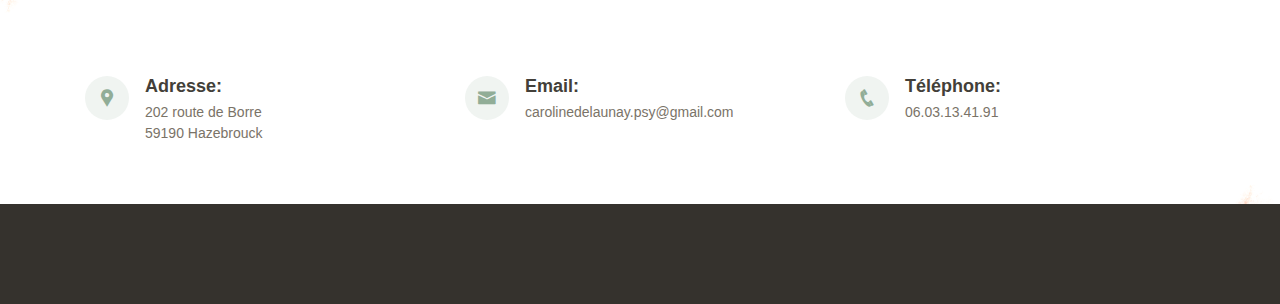
==== commit b991a77d: "still adjusting content" ====
--- a/index-final.html
+++ b/index-final.html
@@ -155,7 +155,7 @@
           Pour mon projet libéral, je souhaite proposer un accompagnement au service de la femme et de sa famille,
 tout au long de leur parcours vers la parentalité. <br>
 L’intensité des bouleversements qui accompagnent cet objectif de vie est à la mesure de l’ampleur du voyage qui s'ouvre a nous. <br>
-Une croisée des chemins, entre l’accomplissement des parents et le commencement d’un nouvel être, entre accouchement et naissance, où tout se mêle et s'intrique, où le visible côtoie l'invisible, où la vie côtoie la mort. <br>
+Une croisée des chemins, entre l’accomplissement des parents et le commencement d’un nouvel être, où tout se mêle et s'intrique, où le visible côtoie l'invisible, où la vie côtoie la mort. <br>
 Une rencontre avec la vie et ce qu'elle a d'imprévisible et d'insaisissable. <br>
 </p>
 <p>
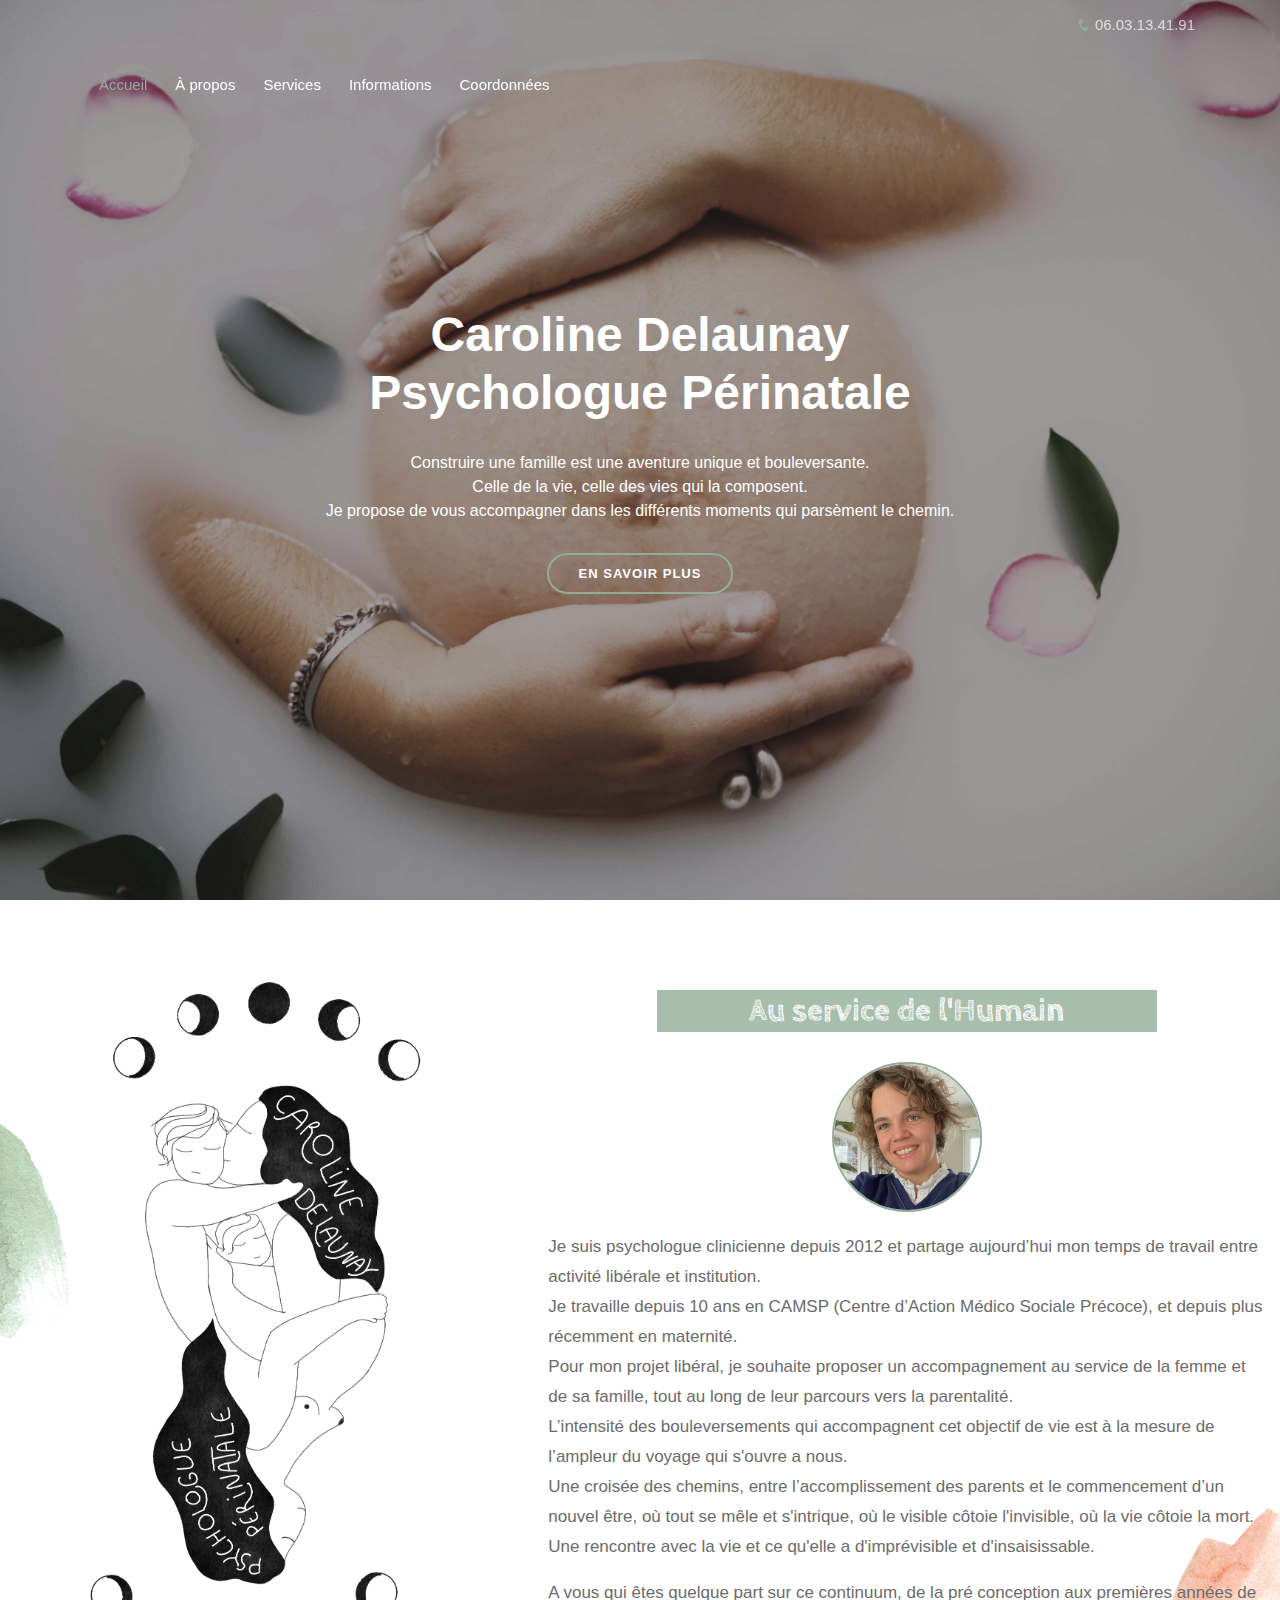
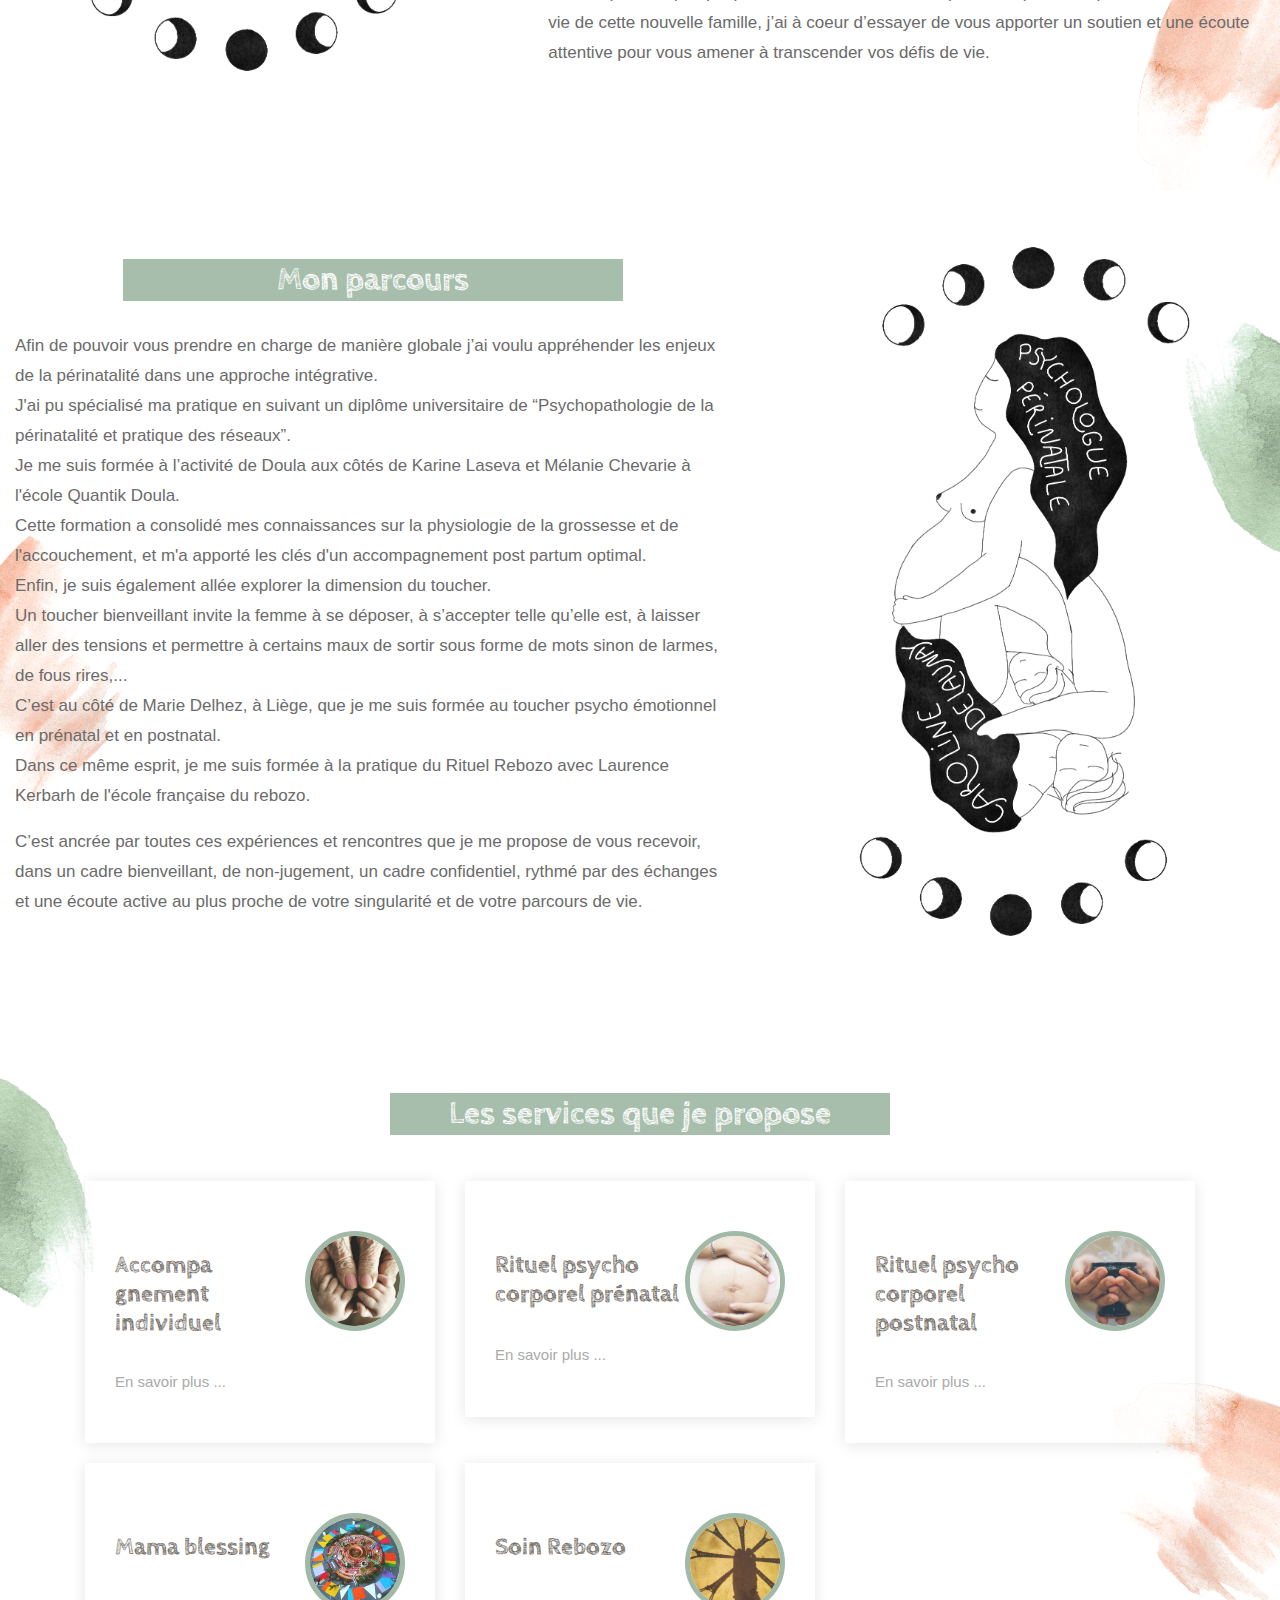
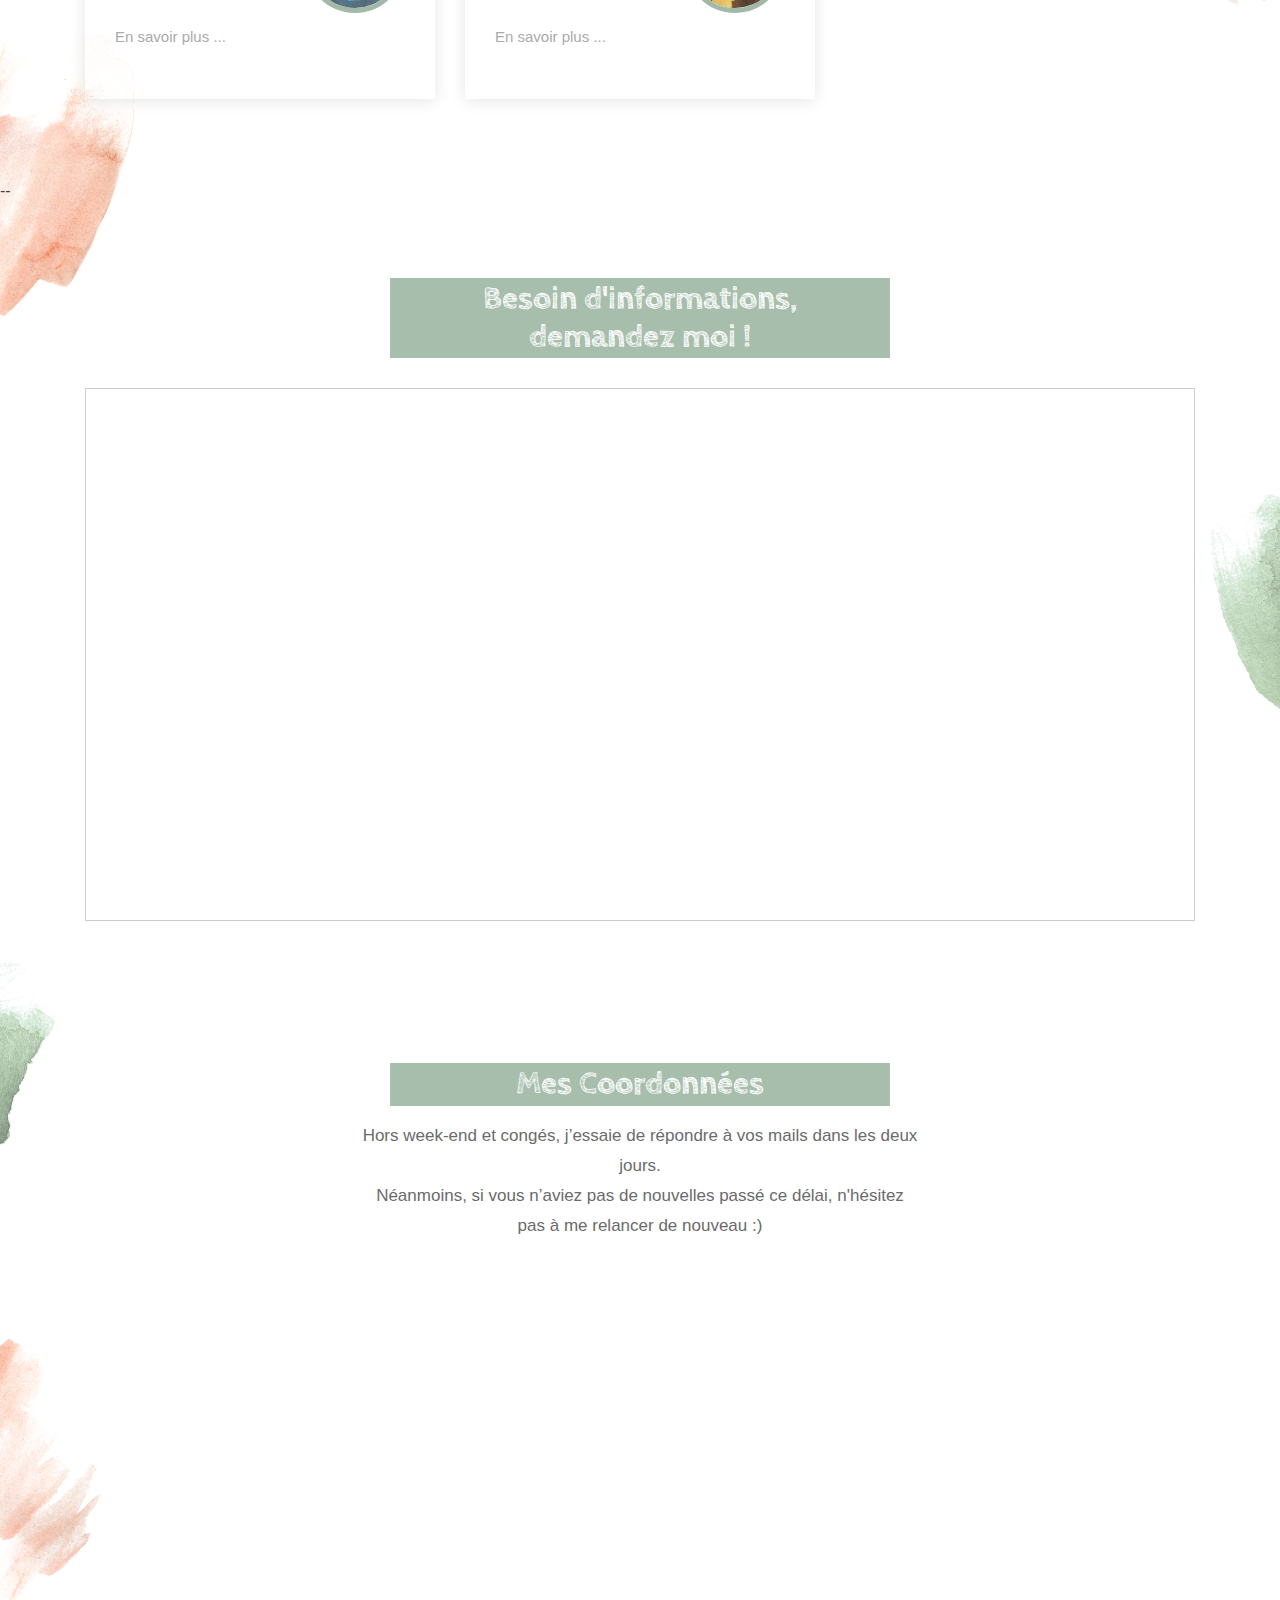
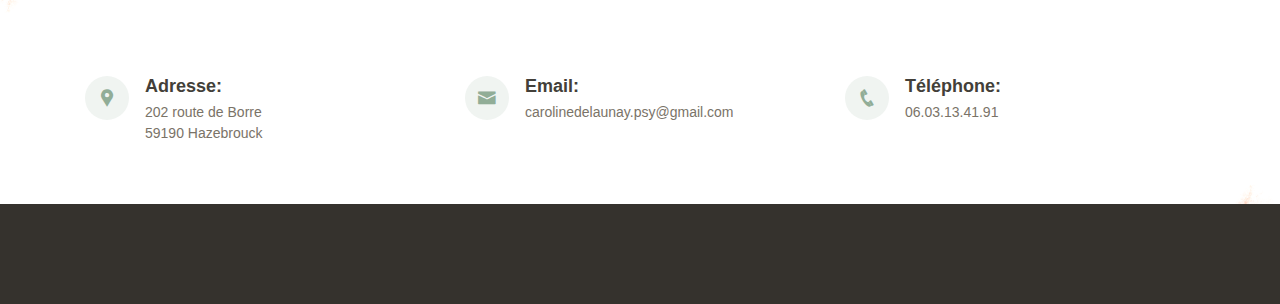
==== commit c2aa9205: "minor refinement" ====
--- a/index-final.html
+++ b/index-final.html
@@ -201,7 +201,7 @@
                 <p >
 
                   Afin de pouvoir vous prendre en charge de manière globale j’ai voulu appréhender les enjeux de la périnatalité dans une approche intégrative. <br>
-                  J'ai spécialisé ma pratique en suivant un diplôme universitaire de “Psychopathologie de la périnatalité et pratique des réseaux”. <br>
+                  J'ai pu spécialisé ma pratique en suivant un diplôme universitaire de “Psychopathologie de la périnatalité et pratique des réseaux”. <br>
                   Je me suis formée à l’activité de Doula aux côtés de Karine Laseva et Mélanie Chevarie à l'école Quantik Doula.  <br>
                   Cette formation a consolidé mes connaissances sur la physiologie de la grossesse et de l'accouchement, et m'a apporté les clés d'un accompagnement post partum optimal. <br>
                   Enfin, je suis également allée explorer la dimension du toucher. <br>
